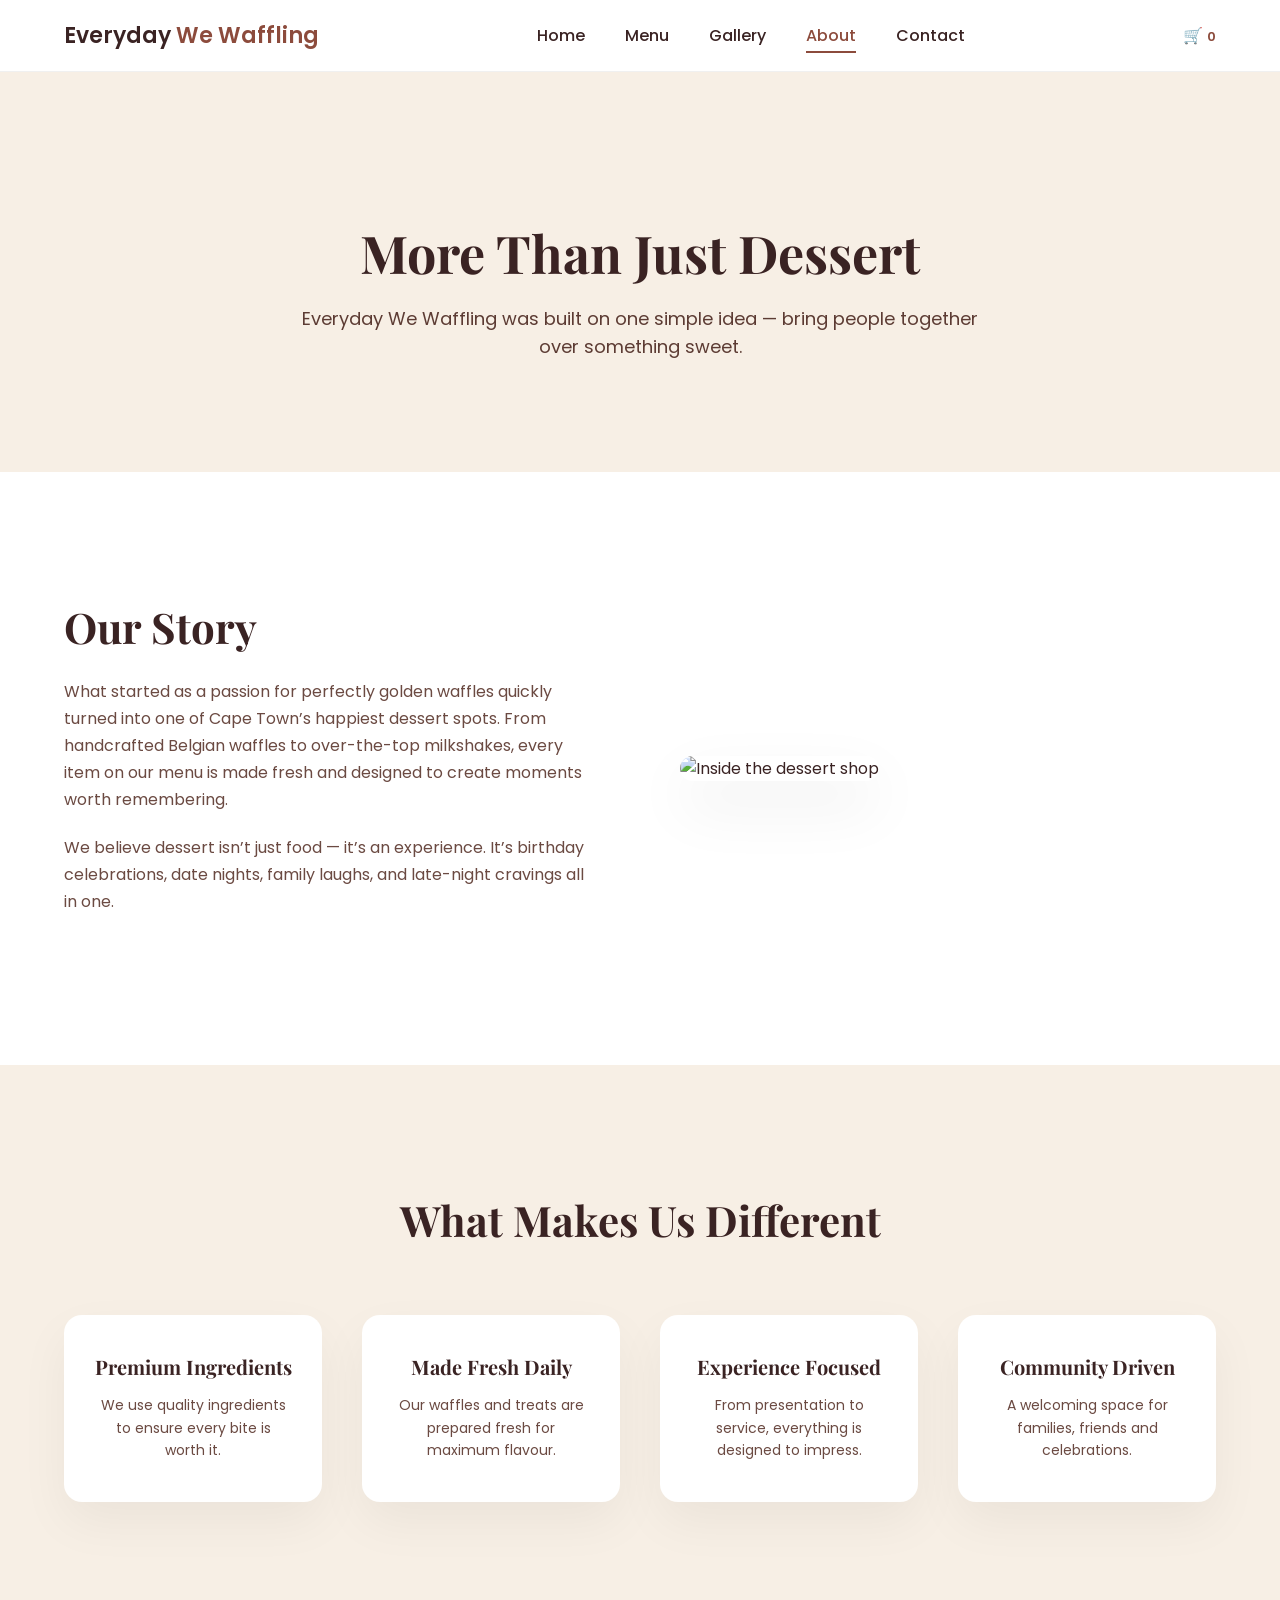
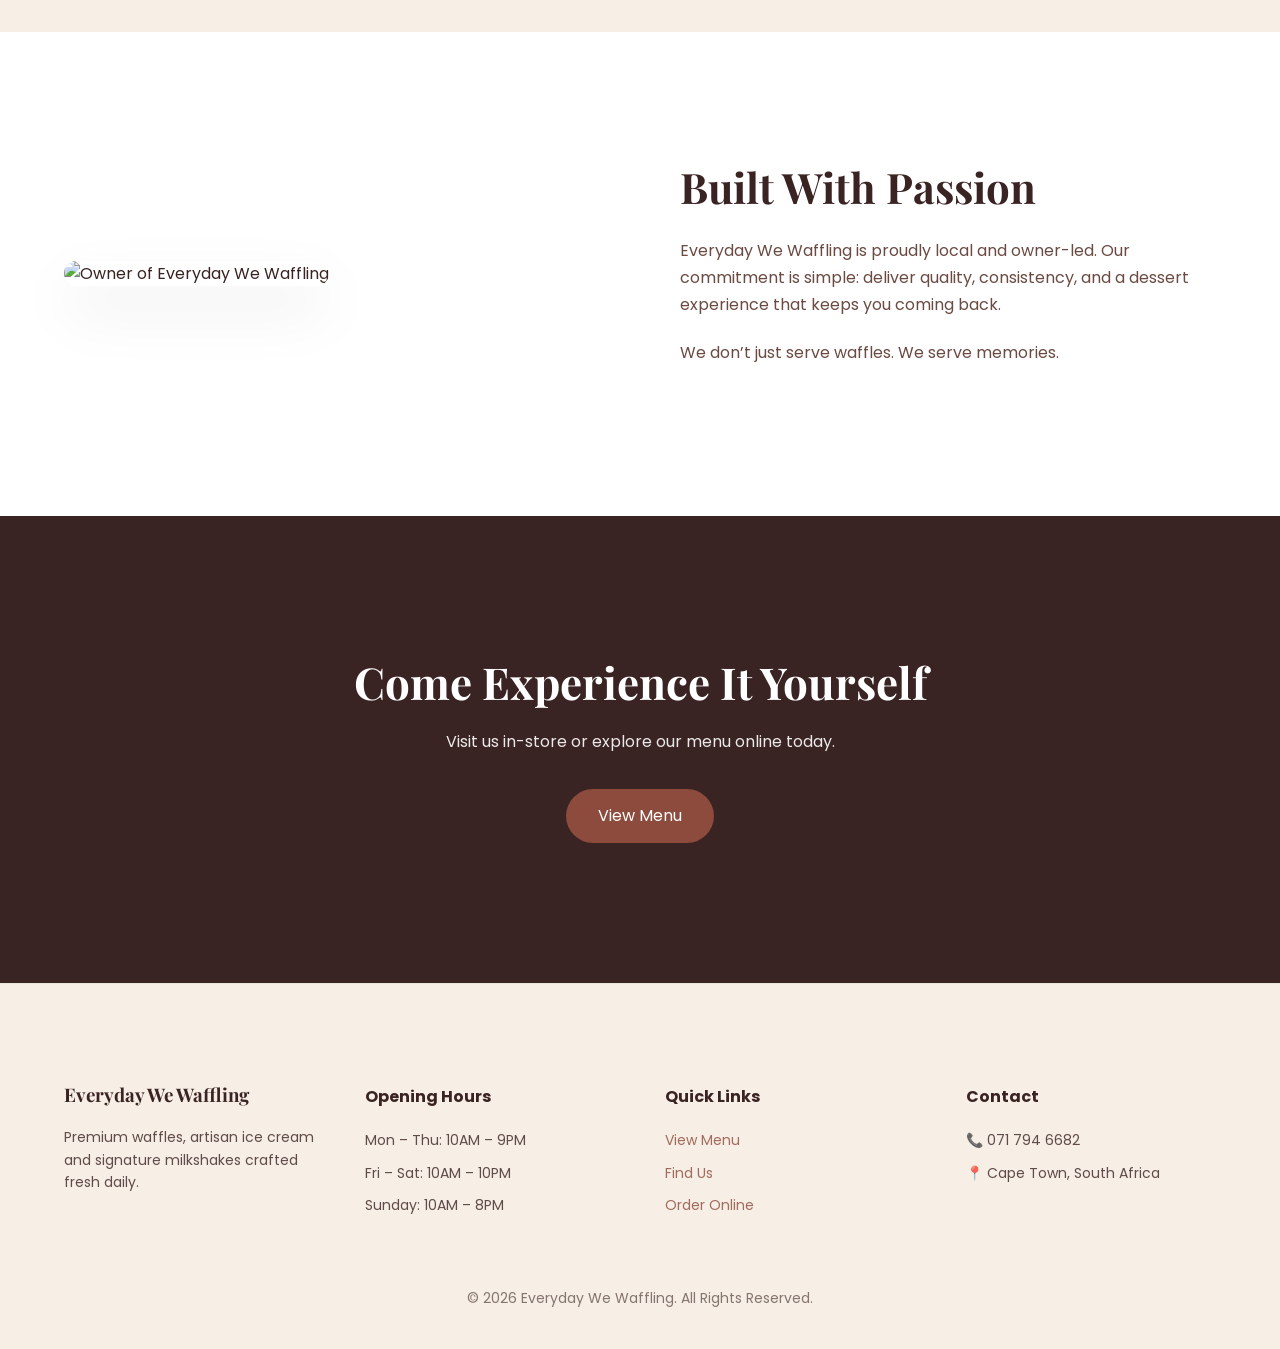
==== about.html @ 871d84f9 "updated all pages" ====
<!DOCTYPE html>
<html lang="en">
<head>
<meta charset="UTF-8">
<meta name="viewport" content="width=device-width, initial-scale=1.0">
<title>About Us | Everyday We Waffling</title>

<link rel="stylesheet" href="css/styles.css">
<link rel="stylesheet" href="css/about.css">

<link href="https://fonts.googleapis.com/css2?family=Playfair+Display:wght@600;700&family=Poppins:wght@300;400;500;600&display=swap" rel="stylesheet">
</head>

<body>

<div id="header"></div>

<!-- HERO -->
<section class="about-hero reveal">
  <div class="container">
    <h1>More Than Just Dessert</h1>
    <p>
      Everyday We Waffling was built on one simple idea —
      bring people together over something sweet.
    </p>
  </div>
</section>

<!-- STORY SECTION -->
<section class="about-story reveal">
  <div class="container story-grid">

    <div class="story-text">
      <h2>Our Story</h2>
      <p>
        What started as a passion for perfectly golden waffles quickly turned
        into one of Cape Town’s happiest dessert spots. From handcrafted
        Belgian waffles to over-the-top milkshakes, every item on our menu
        is made fresh and designed to create moments worth remembering.
      </p>

      <p>
        We believe dessert isn’t just food — it’s an experience.
        It’s birthday celebrations, date nights, family laughs,
        and late-night cravings all in one.
      </p>
    </div>

    <div class="story-image">
      <img src="assets/images/about/shop-interior.jpg" alt="Inside the dessert shop">
    </div>

  </div>
</section>

<!-- VALUES -->
<section class="about-values reveal">
  <div class="container">

    <h2>What Makes Us Different</h2>

    <div class="values-grid">

      <div class="value-card">
        <h3>Premium Ingredients</h3>
        <p>We use quality ingredients to ensure every bite is worth it.</p>
      </div>

      <div class="value-card">
        <h3>Made Fresh Daily</h3>
        <p>Our waffles and treats are prepared fresh for maximum flavour.</p>
      </div>

      <div class="value-card">
        <h3>Experience Focused</h3>
        <p>From presentation to service, everything is designed to impress.</p>
      </div>

      <div class="value-card">
        <h3>Community Driven</h3>
        <p>A welcoming space for families, friends and celebrations.</p>
      </div>

    </div>

  </div>
</section>

<!-- TEAM / OWNER SECTION -->
<section class="about-team reveal">
  <div class="container team-grid">

    <div class="team-image">
      <img src="assets/images/about/owner.jpg" alt="Owner of Everyday We Waffling">
    </div>

    <div class="team-text">
      <h2>Built With Passion</h2>
      <p>
        Everyday We Waffling is proudly local and owner-led.
        Our commitment is simple: deliver quality, consistency,
        and a dessert experience that keeps you coming back.
      </p>

      <p>
        We don’t just serve waffles.
        We serve memories.
      </p>
    </div>

  </div>
</section>

<!-- FINAL CTA -->
<section class="about-cta reveal">
  <div class="container">
    <h2>Come Experience It Yourself</h2>
    <p>Visit us in-store or explore our menu online today.</p>
    <a href="menu.html" class="btn-primary">View Menu</a>
  </div>
</section>

<div id="footer"></div>

<script src="components/component.js"></script>

<script>
const reveals = document.querySelectorAll(".reveal");

const observer = new IntersectionObserver(entries=>{
  entries.forEach(entry=>{
    if(entry.isIntersecting){
      entry.target.classList.add("active");
    }
  });
},{ threshold:0.15 });

reveals.forEach(reveal=>{
  observer.observe(reveal);
});
</script>

</body>
</html>
---- css/styles.css ----
/* =========================
   ROOT VARIABLES
========================= */

:root{
  --brown:#3a2323;
  --accent:#8c4b3c;
  --cream:#f7efe5;
  --light:#fdfaf7;
  --text:#3a2323;
}

/* =========================
   RESET
========================= */

*{
  margin:0;
  padding:0;
  box-sizing:border-box;
}

html{
  scroll-behavior:smooth;
}

body{
  font-family:'Poppins',sans-serif;
  color:var(--text);
  background:var(--cream);
  line-height:1.6;
  overflow-x:hidden;
}

/* =========================
   LAYOUT SYSTEM
========================= */

.container{
  width:90%;
  max-width:1200px;
  margin:0 auto;
}

section{
  padding:120px 0;
}

/* =========================
   TYPOGRAPHY
========================= */

h1,h2,h3{
  font-family:'Playfair Display',serif;
  line-height:1.2;
}

h2{
  font-size:42px;
}

p{
  line-height:1.6;
}

/* =========================
   BUTTONS (MICRO INTERACTIONS)
========================= */

.btn-primary{
  padding:14px 32px;
  border-radius:30px;
  text-decoration:none;
  background:var(--accent);
  color:#fff;
  display:inline-block;
  transition:all .3s ease;
}

.btn-primary:hover{
  background:#6f3a2e;
  transform:translateY(-3px);
  box-shadow:0 10px 25px rgba(0,0,0,0.15);
}

.btn-outline{
  padding:14px 32px;
  border-radius:30px;
  border:2px solid var(--accent);
  color:var(--accent);
  text-decoration:none;
  display:inline-block;
  transition:all .3s ease;
}

.btn-outline:hover{
  background:var(--accent);
  color:#fff;
  transform:translateY(-3px);
}

/* =========================
   HEADER
========================= */

.site-header{
  position:sticky;
  top:0;
  width:100%;
  background:#ffffff;
  border-bottom:1px solid rgba(0,0,0,0.06);
  z-index:1000;
  transition:all .3s ease;
}

.site-header.scrolled{
  box-shadow:0 10px 30px rgba(0,0,0,0.05);
  padding:10px 0;
}

.navbar{
  display:flex;
  justify-content:space-between;
  align-items:center;
  padding:18px 0;
}

.logo{
  font-size:22px;
  font-weight:600;
  color:var(--brown);
  text-decoration:none;
  transition:.3s ease;
}

.logo span{
  color:var(--accent);
}

.nav-links{
  display:flex;
  gap:40px;
  list-style:none;
}

.nav-links a{
  text-decoration:none;
  color:var(--brown);
  font-weight:500;
  position:relative;
  transition:.3s ease;
}

.nav-links a::after{
  content:"";
  position:absolute;
  bottom:-6px;
  left:0;
  width:0;
  height:2px;
  background:var(--accent);
  transition:.3s ease;
}

.nav-links a:hover::after,
.nav-links a.active::after{
  width:100%;
}

.nav-links a.active{
  color:var(--accent);
}

/* Header Icons */

.nav-icons{
  display:flex;
  align-items:center;
  gap:22px;
}

.nav-icons i{
  font-size:18px;
  cursor:pointer;
  color:var(--brown);
  transition:.3s ease;
}

.nav-icons i:hover{
  color:var(--accent);
  transform:translateY(-2px);
}

.cart-count{
  font-size:13px;
  font-weight:600;
  color:var(--accent);
}

/* Mobile */

.hamburger{
  display:none;
  cursor:pointer;
  flex-direction:column;
  gap:4px;
}

.hamburger span{
  width:25px;
  height:3px;
  background:var(--brown);
}

/* =========================
   FOOTER
========================= */

.site-footer{
  background:var(--cream);
  color:var(--brown);
  padding:100px 0 40px;
  border-top:1px solid rgba(0,0,0,0.05);
}

.footer-grid{
  display:grid;
  grid-template-columns:repeat(auto-fit,minmax(220px,1fr));
  gap:50px;
}

.site-footer h3,
.site-footer h4{
  margin-bottom:20px;
}

.site-footer p,
.site-footer li{
  font-size:14px;
  margin-bottom:10px;
  opacity:.8;
}

.site-footer ul{
  list-style:none;
}

.site-footer a{
  color:var(--accent);
  text-decoration:none;
  transition:.3s ease;
}

.site-footer a:hover{
  color:var(--brown);
}

.footer-bottom{
  text-align:center;
  margin-top:60px;
  font-size:14px;
  opacity:.6;
}

/* =========================
   SCROLL REVEAL SYSTEM
========================= */

.reveal{
  opacity:0;
  transform:translateY(40px);
  transition:all .8s ease;
}

.reveal.active{
  opacity:1;
  transform:translateY(0);
}

/* =========================
   RESPONSIVE
========================= */

@media(max-width:900px){

  section{
    padding:90px 0;
  }

  .nav-links{
    position:absolute;
    top:70px;
    right:0;
    background:var(--cream);
    width:250px;
    flex-direction:column;
    padding:30px;
    gap:20px;
    box-shadow:0 20px 40px rgba(0,0,0,0.1);
    transform:translateX(100%);
    opacity:0;
    transition:all .3s ease;
  }

  .nav-links.active{
    transform:translateX(0);
    opacity:1;
  }

  .hamburger{
    display:flex;
  }

}
---- css/about.css ----
/* =========================
   ABOUT HERO
========================= */

.about-hero{
  background:#f7efe5;
  text-align:center;
  padding:150px 0 110px;
}

.about-hero h1{
  font-size:52px;
  margin-bottom:20px;
  color:#3a2323;
}

.about-hero p{
  font-size:18px;
  max-width:700px;
  margin:0 auto;
  color:#5c3b33;
}


/* =========================
   STORY SECTION
========================= */

.about-story{
  background:#ffffff;
  padding:130px 0;
}

.story-grid{
  display:grid;
  grid-template-columns:1fr 1fr;
  gap:80px;
  align-items:center;
}

.story-text h2{
  font-size:42px;
  margin-bottom:25px;
}

.story-text p{
  margin-bottom:20px;
  color:#6b4a42;
  line-height:1.7;
}

.story-image img{
  width:100%;
  border-radius:18px;
  box-shadow:0 25px 60px rgba(0,0,0,0.08);
  transition:transform .4s ease;
}

.story-image img:hover{
  transform:scale(1.03);
}


/* =========================
   VALUES SECTION
========================= */

.about-values{
  background:#f7efe5;
  padding:130px 0;
  text-align:center;
}

.about-values h2{
  font-size:42px;
  margin-bottom:70px;
}

.values-grid{
  display:grid;
  grid-template-columns:repeat(auto-fit,minmax(250px,1fr));
  gap:40px;
}

.value-card{
  background:#ffffff;
  padding:40px 30px;
  border-radius:18px;
  box-shadow:0 20px 50px rgba(0,0,0,0.05);
  transition:all .3s ease;
}

.value-card:hover{
  transform:translateY(-8px);
  box-shadow:0 25px 60px rgba(0,0,0,0.08);
}

.value-card h3{
  margin-bottom:15px;
  font-size:20px;
  color:#3a2323;
}

.value-card p{
  font-size:14px;
  color:#6b4a42;
}


/* =========================
   TEAM SECTION
========================= */

.about-team{
  background:#ffffff;
  padding:130px 0;
}

.team-grid{
  display:grid;
  grid-template-columns:1fr 1fr;
  gap:80px;
  align-items:center;
}

.team-image img{
  width:100%;
  border-radius:18px;
  box-shadow:0 25px 60px rgba(0,0,0,0.08);
  transition:transform .4s ease;
}

.team-image img:hover{
  transform:scale(1.03);
}

.team-text h2{
  font-size:42px;
  margin-bottom:25px;
}

.team-text p{
  margin-bottom:20px;
  color:#6b4a42;
  line-height:1.7;
}


/* =========================
   FINAL CTA
========================= */

.about-cta{
  background:#3a2323;
  color:#fff;
  text-align:center;
  padding:140px 0;
}

.about-cta h2{
  font-size:44px;
  margin-bottom:20px;
}

.about-cta p{
  margin-bottom:35px;
  opacity:.9;
}


/* =========================
   RESPONSIVE
========================= */

@media(max-width:900px){

  .about-hero h1{
    font-size:38px;
  }

  .story-grid,
  .team-grid{
    grid-template-columns:1fr;
    gap:50px;
  }

  .about-story,
  .about-values,
  .about-team{
    padding:90px 0;
  }

}

@media(max-width:600px){

  .about-hero{
    padding:110px 0 80px;
  }

}
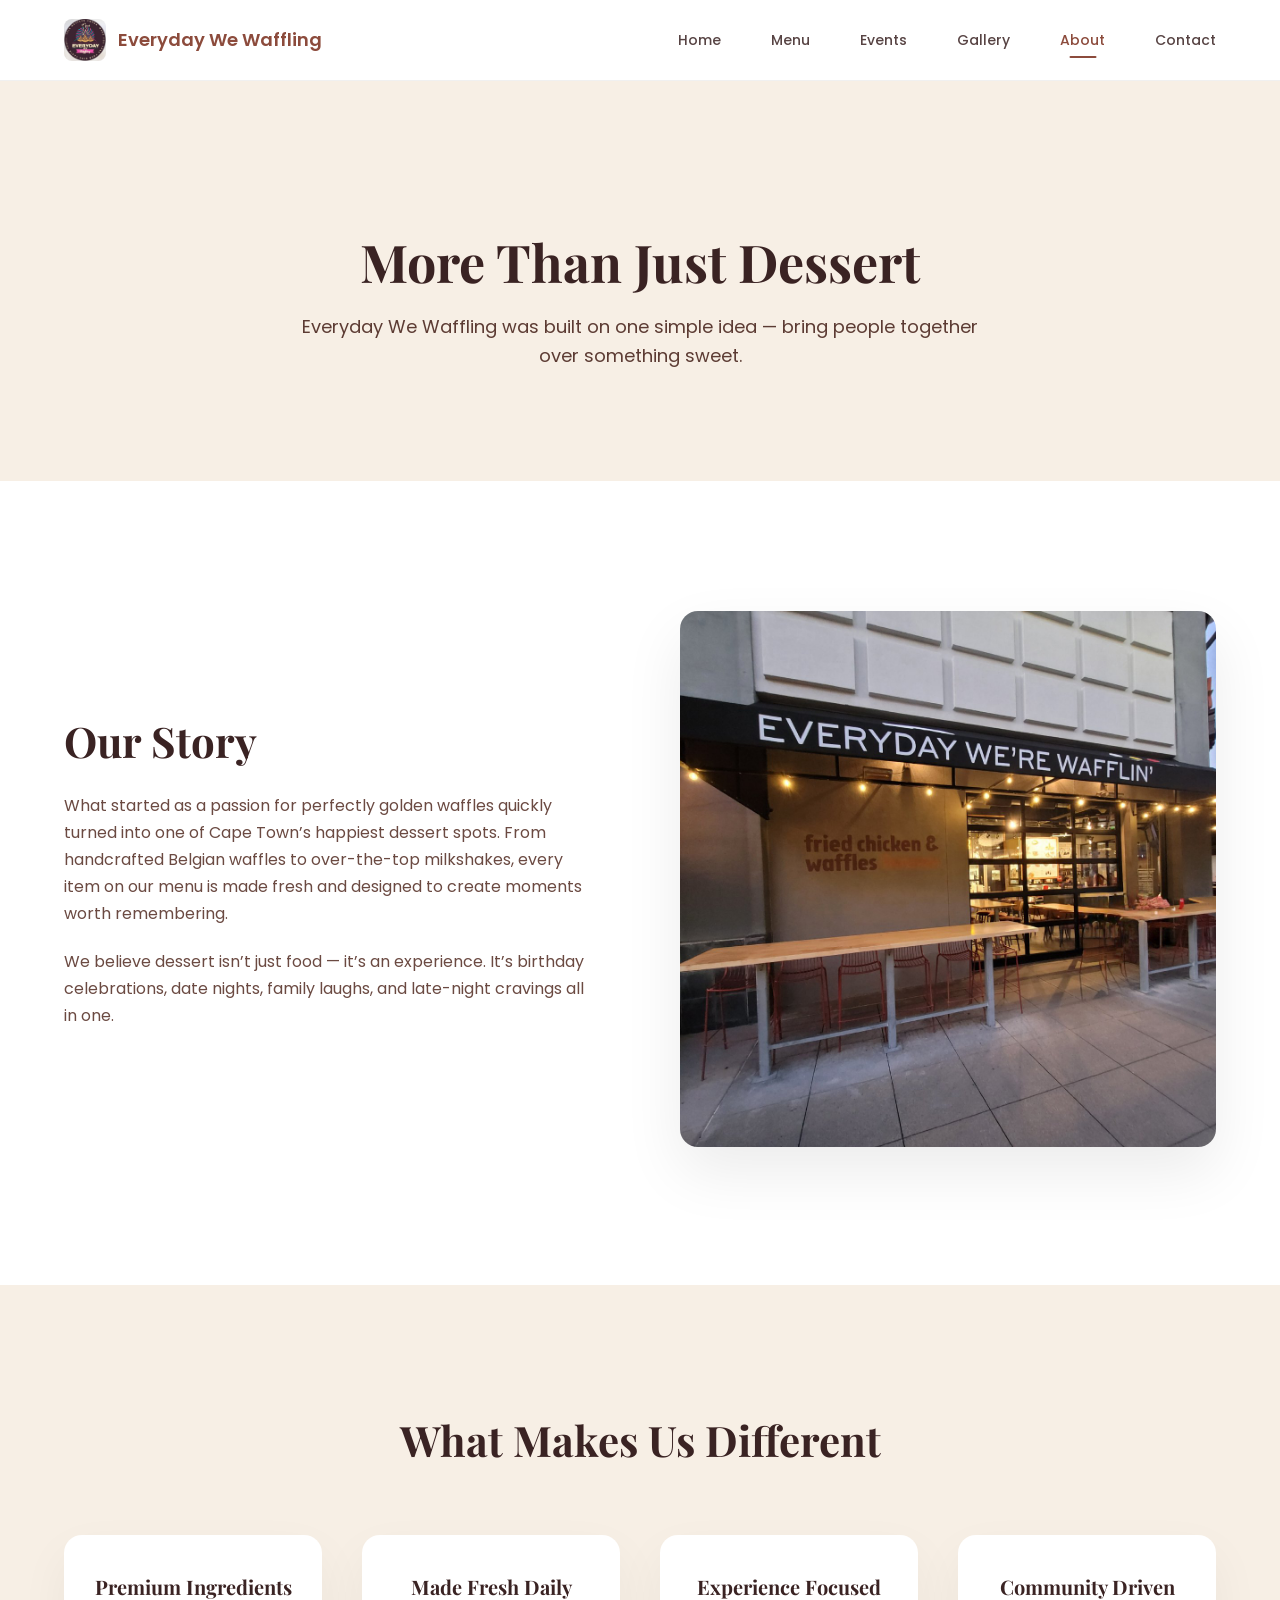
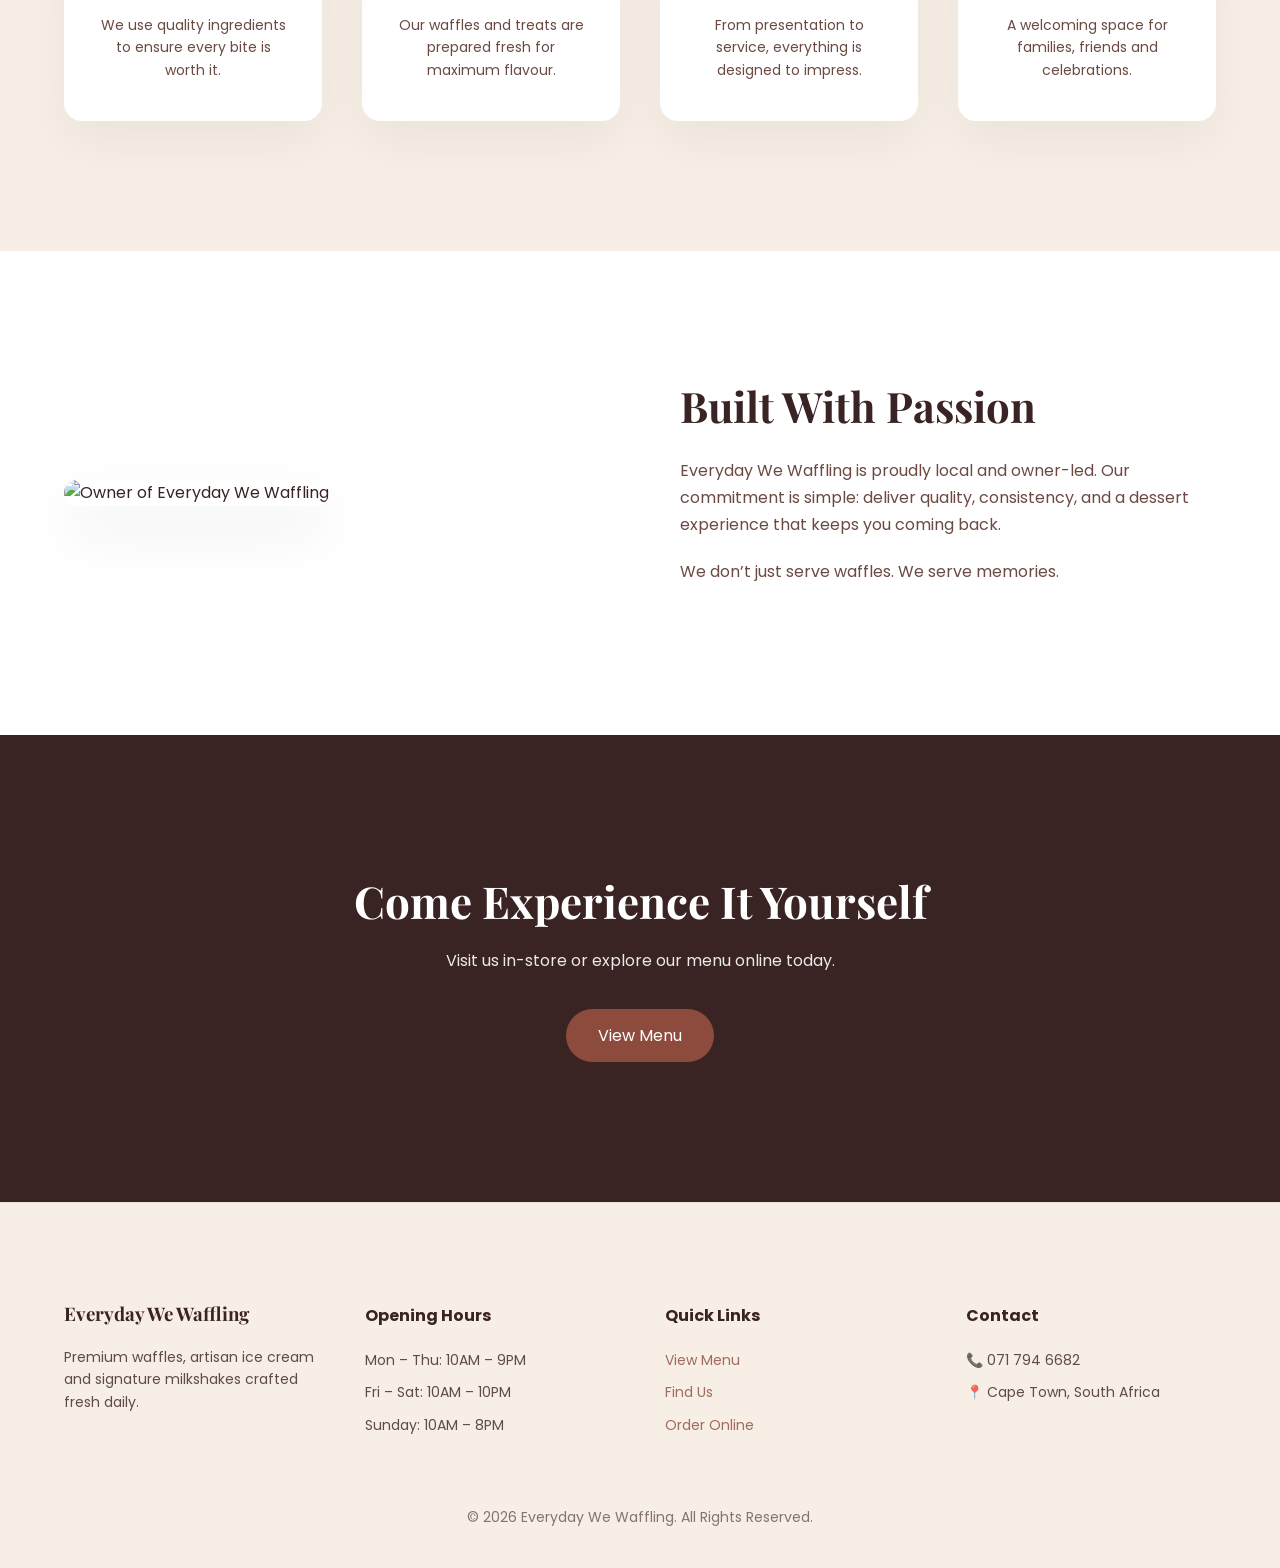
==== commit d3f76da0: "updates for days" ====
--- a/about.html
+++ b/about.html
@@ -47,7 +47,7 @@
     </div>
 
     <div class="story-image">
-      <img src="assets/images/about/shop-interior.jpg" alt="Inside the dessert shop">
+      <img src="assets/images/caption.jpg" alt="Inside the dessert shop">
     </div>
 
   </div>
--- a/css/styles.css
+++ b/css/styles.css
@@ -64,7 +64,7 @@
 }
 
 /* =========================
-   BUTTONS (MICRO INTERACTIONS)
+   BUTTONS
 ========================= */
 
 .btn-primary{
@@ -114,90 +114,108 @@
 }
 
 .site-header.scrolled{
-  box-shadow:0 10px 30px rgba(0,0,0,0.05);
-  padding:10px 0;
-}
+  box-shadow:0 8px 25px rgba(0,0,0,0.06);
+}
+
+/* NAVBAR GRID LAYOUT */
 
 .navbar{
+  display:grid;
+  grid-template-columns:auto 1fr auto;
+  align-items:center;
+  height:80px;
+}
+
+/* LOGO */
+
+.logo{
   display:flex;
-  justify-content:space-between;
   align-items:center;
-  padding:18px 0;
-}
-
-.logo{
-  font-size:22px;
+  gap:12px;
+  font-size:18px;
   font-weight:600;
   color:var(--brown);
   text-decoration:none;
-  transition:.3s ease;
+}
+
+.logo img{
+  width:42px;
+  height:42px;
+  object-fit:cover;
+  border-radius:8px;
 }
 
 .logo span{
   color:var(--accent);
 }
 
+/* NAV LINKS */
+
+/* NAV LINKS */
+
 .nav-links{
+  justify-self:end;
   display:flex;
-  gap:40px;
+  gap:50px;
   list-style:none;
+  align-items:center;
 }
 
 .nav-links a{
   text-decoration:none;
   color:var(--brown);
+  font-size:14px;
   font-weight:500;
   position:relative;
-  transition:.3s ease;
-}
+  transition:all .3s ease;
+  opacity:.85;
+}
+
+/* Premium underline */
 
 .nav-links a::after{
   content:"";
   position:absolute;
-  bottom:-6px;
-  left:0;
+  bottom:-8px;
+  left:50%;
+  transform:translateX(-50%);
   width:0;
   height:2px;
   background:var(--accent);
-  transition:.3s ease;
-}
-
-.nav-links a:hover::after,
-.nav-links a.active::after{
-  width:100%;
-}
+  border-radius:10px;
+  transition:all .35s ease;
+}
+
+/* Hover state */
+
+.nav-links a:hover{
+  opacity:1;
+  transform:translateY(-2px);
+}
+
+.nav-links a:hover::after{
+  width:60%;
+}
+
+/* Active page */
 
 .nav-links a.active{
   color:var(--accent);
-}
-
-/* Header Icons */
-
-.nav-icons{
+  opacity:1;
+}
+
+.nav-links a.active::after{
+  width:60%;
+}
+
+/* NAV ACTIONS */
+
+.nav-actions{
   display:flex;
   align-items:center;
-  gap:22px;
-}
-
-.nav-icons i{
-  font-size:18px;
-  cursor:pointer;
-  color:var(--brown);
-  transition:.3s ease;
-}
-
-.nav-icons i:hover{
-  color:var(--accent);
-  transform:translateY(-2px);
-}
-
-.cart-count{
-  font-size:13px;
-  font-weight:600;
-  color:var(--accent);
-}
-
-/* Mobile */
+}
+
+/* HAMBURGER */
 
 .hamburger{
   display:none;
@@ -207,9 +225,10 @@
 }
 
 .hamburger span{
-  width:25px;
+  width:24px;
   height:3px;
   background:var(--brown);
+  border-radius:2px;
 }
 
 /* =========================
@@ -263,7 +282,7 @@
 }
 
 /* =========================
-   SCROLL REVEAL SYSTEM
+   SCROLL REVEAL
 ========================= */
 
 .reveal{
@@ -287,15 +306,19 @@
     padding:90px 0;
   }
 
+  .navbar{
+    grid-template-columns:auto auto;
+  }
+
   .nav-links{
     position:absolute;
-    top:70px;
+    top:80px;
     right:0;
-    background:var(--cream);
-    width:250px;
+    width:260px;
+    background:#ffffff;
     flex-direction:column;
     padding:30px;
-    gap:20px;
+    gap:25px;
     box-shadow:0 20px 40px rgba(0,0,0,0.1);
     transform:translateX(100%);
     opacity:0;
@@ -309,6 +332,24 @@
 
   .hamburger{
     display:flex;
+    justify-self:end;
+  }
+
+}
+
+@media(max-width:600px){
+
+  section{
+    padding:80px 0;
+  }
+
+  .logo img{
+    width:34px;
+    height:34px;
+  }
+
+  .logo span{
+    font-size:16px;
   }
 
 }
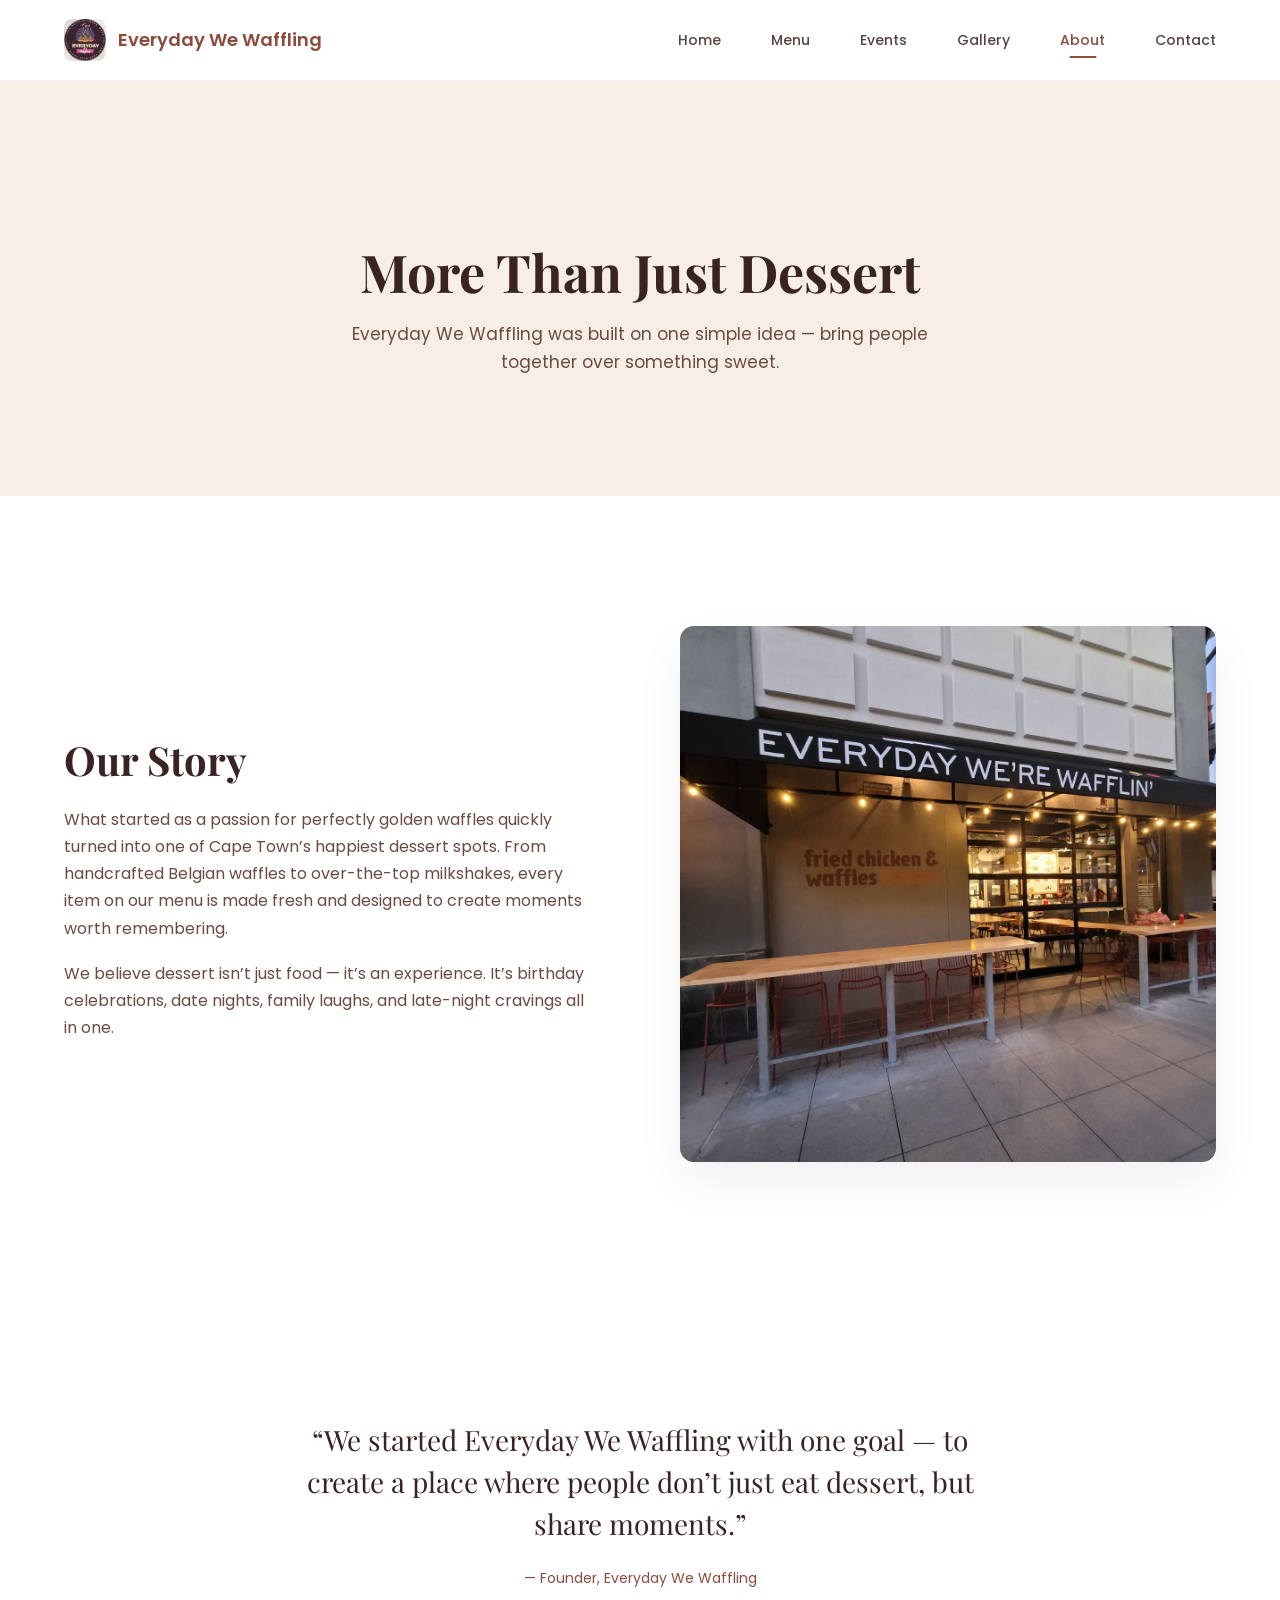
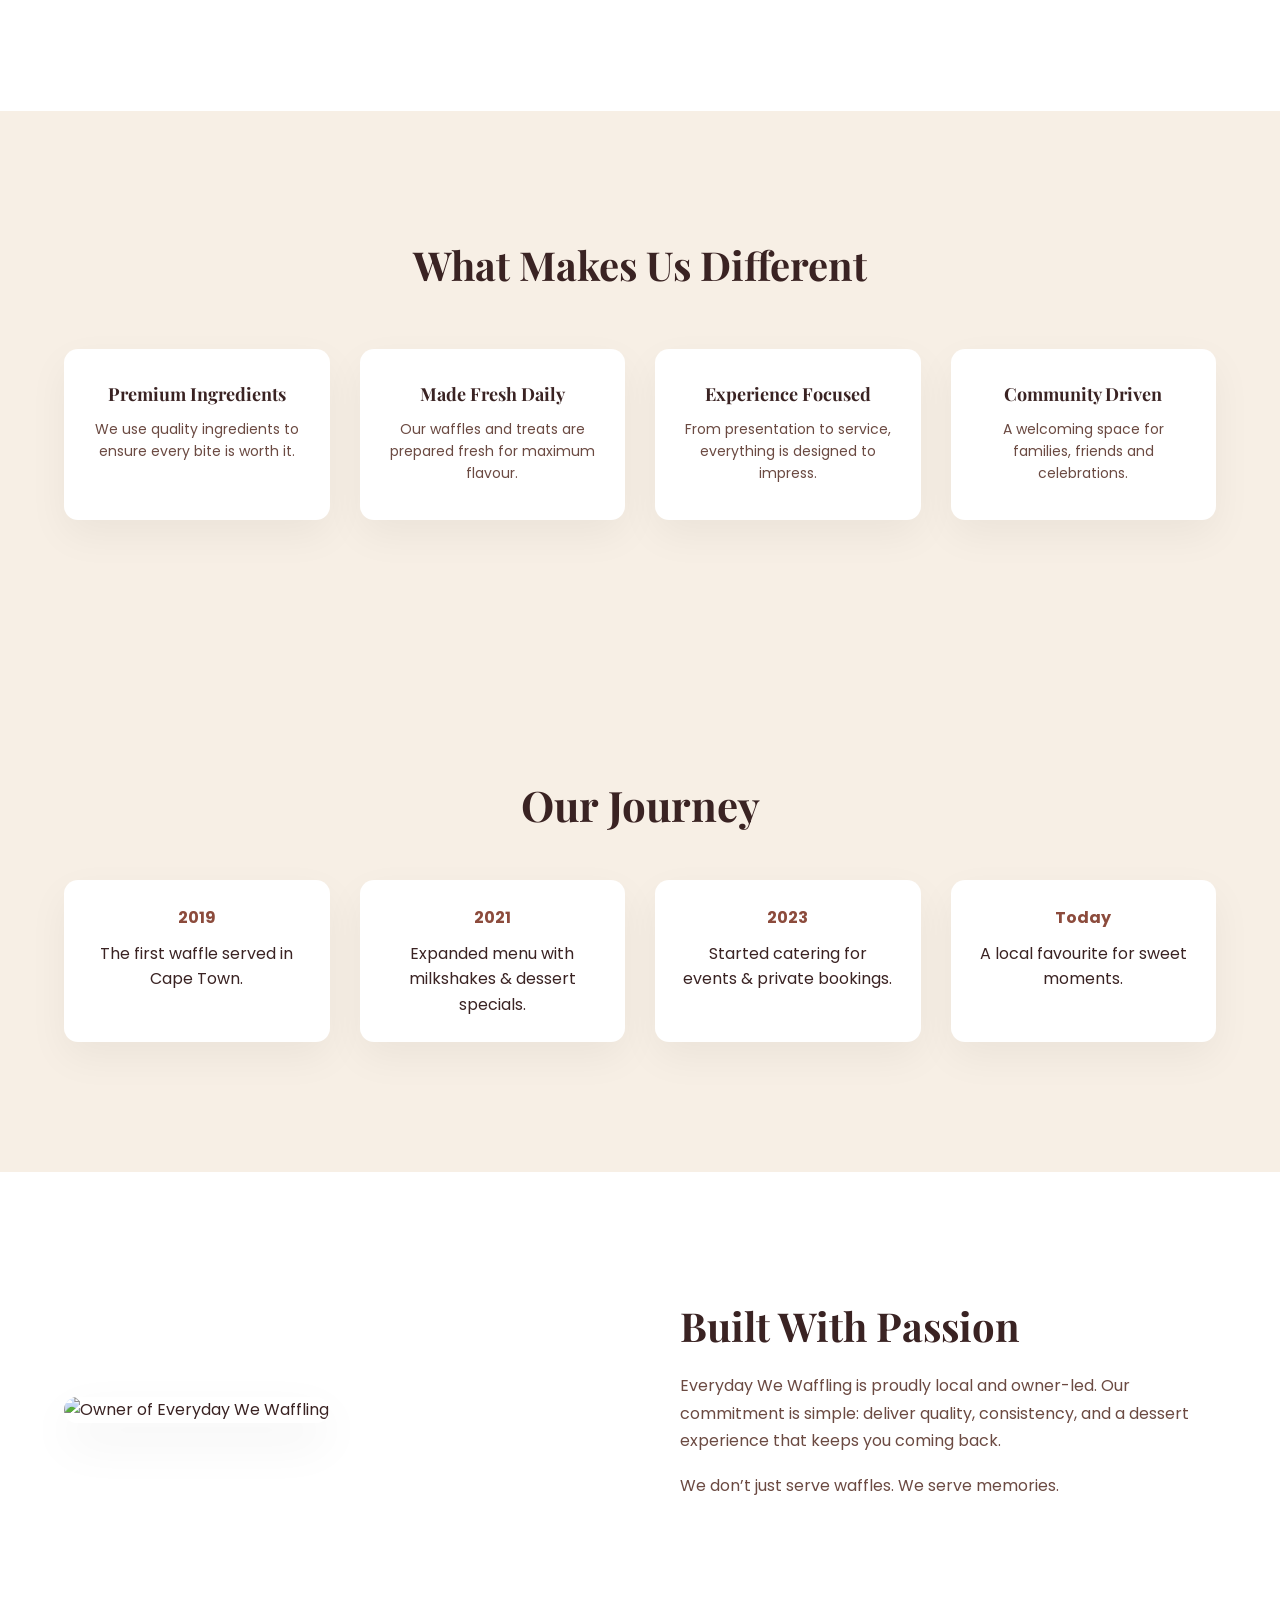
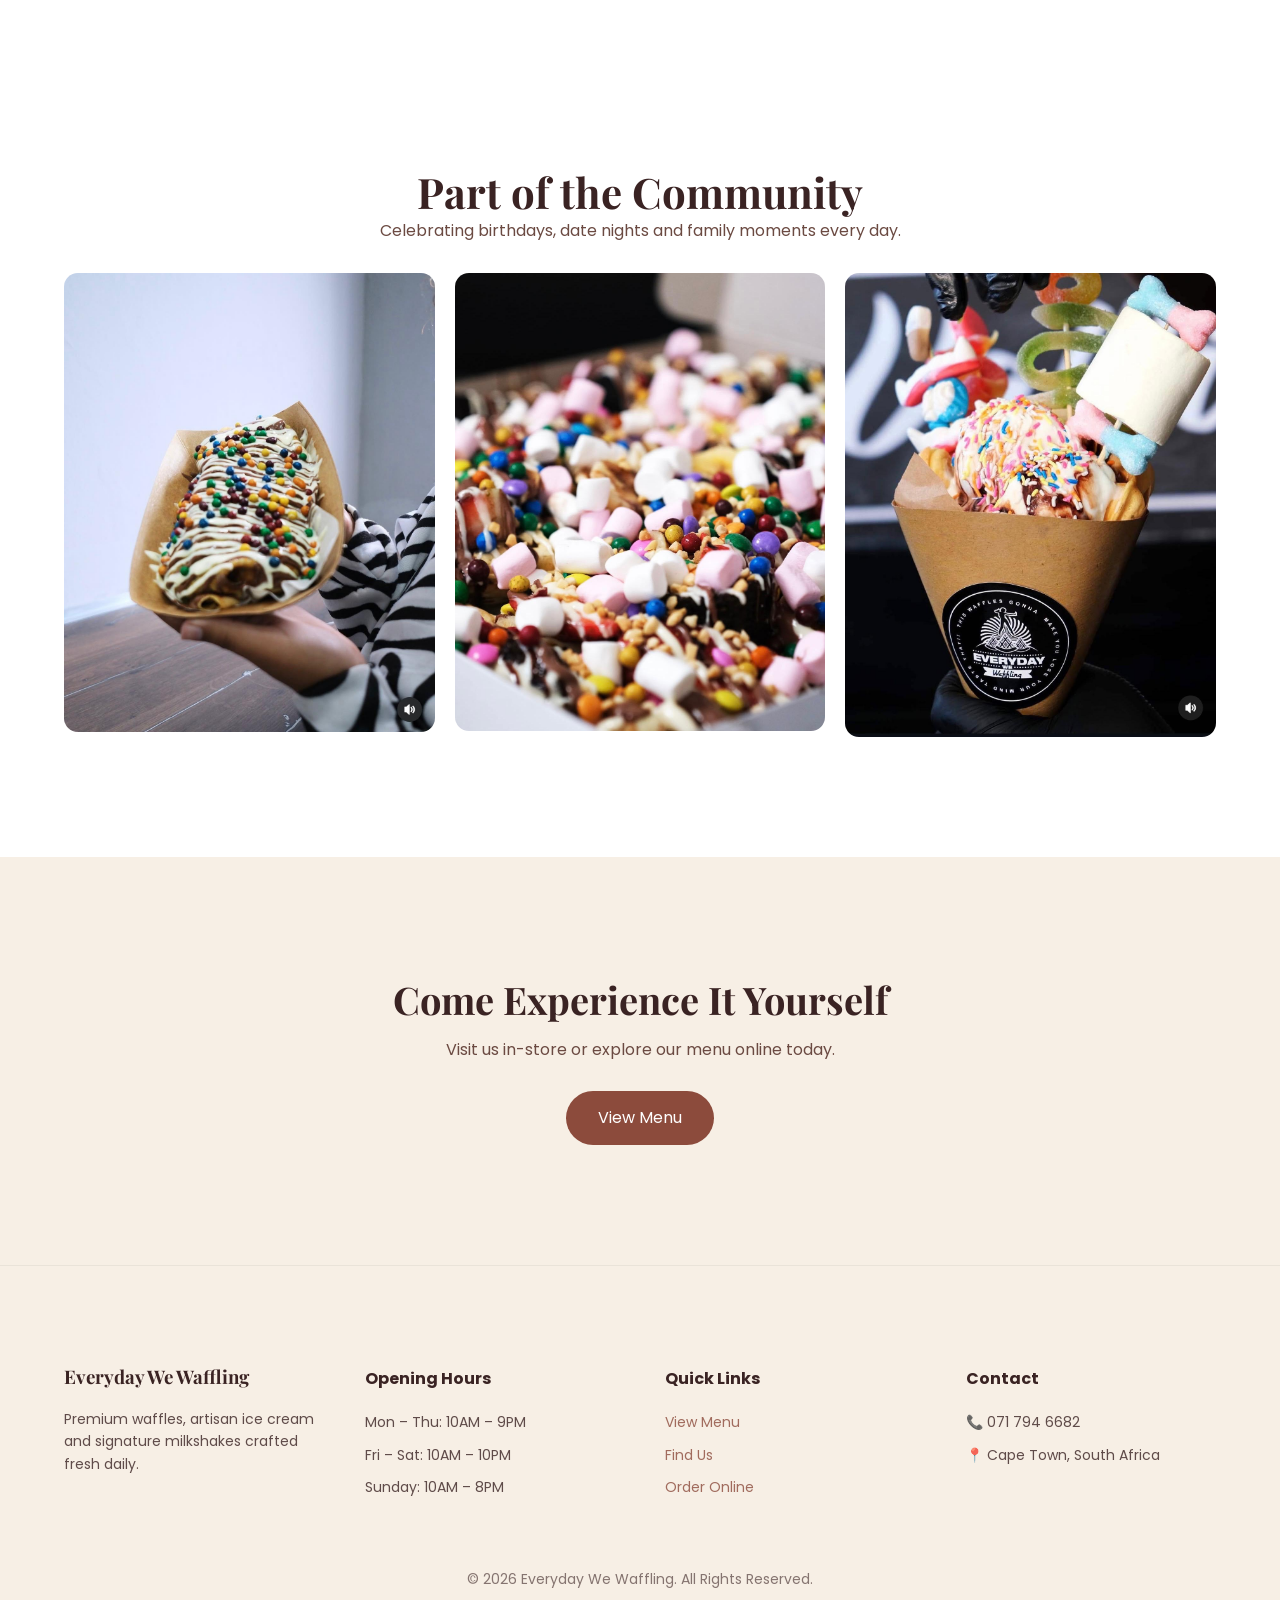
==== commit 41310fdc: "more responsive" ====
--- a/about.html
+++ b/about.html
@@ -53,6 +53,20 @@
   </div>
 </section>
 
+<!-- FOUNDER QUOTE -->
+<section class="founder-quote reveal">
+  <div class="container">
+    <blockquote>
+      “We started Everyday We Waffling with one goal —
+      to create a place where people don’t just eat dessert,
+      but share moments.”
+    </blockquote>
+    <span class="quote-author">
+      — Founder, Everyday We Waffling
+    </span>
+  </div>
+</section>
+
 <!-- VALUES -->
 <section class="about-values reveal">
   <div class="container">
@@ -86,7 +100,40 @@
   </div>
 </section>
 
-<!-- TEAM / OWNER SECTION -->
+<!-- TIMELINE -->
+<section class="about-timeline reveal">
+  <div class="container">
+
+    <h2>Our Journey</h2>
+
+    <div class="timeline">
+
+      <div class="timeline-item">
+        <h4>2019</h4>
+        <p>The first waffle served in Cape Town.</p>
+      </div>
+
+      <div class="timeline-item">
+        <h4>2021</h4>
+        <p>Expanded menu with milkshakes & dessert specials.</p>
+      </div>
+
+      <div class="timeline-item">
+        <h4>2023</h4>
+        <p>Started catering for events & private bookings.</p>
+      </div>
+
+      <div class="timeline-item">
+        <h4>Today</h4>
+        <p>A local favourite for sweet moments.</p>
+      </div>
+
+    </div>
+
+  </div>
+</section>
+
+<!-- TEAM / OWNER -->
 <section class="about-team reveal">
   <div class="container team-grid">
 
@@ -111,6 +158,22 @@
   </div>
 </section>
 
+<!-- COMMUNITY -->
+<section class="community-strip reveal">
+  <div class="container">
+
+    <h2>Part of the Community</h2>
+    <p>Celebrating birthdays, date nights and family moments every day.</p>
+
+    <div class="community-images">
+      <img src="assets/images/waffle.jpeg">
+      <img src="assets/images/sprinkle.jpeg">
+      <img src="assets/images/marsh.jpeg">
+    </div>
+
+  </div>
+</section>
+
 <!-- FINAL CTA -->
 <section class="about-cta reveal">
   <div class="container">
@@ -125,7 +188,7 @@
 <script src="components/component.js"></script>
 
 <script>
-const reveals = document.querySelectorAll(".reveal");
+const reveals = document.querySelectorAll(".reveal, .value-card, .timeline-item");
 
 const observer = new IntersectionObserver(entries=>{
   entries.forEach(entry=>{
--- a/css/about.css
+++ b/css/about.css
@@ -5,20 +5,20 @@
 .about-hero{
   background:#f7efe5;
   text-align:center;
-  padding:150px 0 110px;
+  padding:160px 20px 120px;
 }
 
 .about-hero h1{
   font-size:52px;
-  margin-bottom:20px;
+  margin-bottom:18px;
   color:#3a2323;
 }
 
 .about-hero p{
-  font-size:18px;
-  max-width:700px;
+  font-size:17px;
+  max-width:650px;
   margin:0 auto;
-  color:#5c3b33;
+  color:#6b4a42;
 }
 
 
@@ -39,25 +39,51 @@
 }
 
 .story-text h2{
-  font-size:42px;
-  margin-bottom:25px;
+  font-size:40px;
+  margin-bottom:22px;
+  color:#3a2323;
 }
 
 .story-text p{
-  margin-bottom:20px;
+  margin-bottom:18px;
   color:#6b4a42;
   line-height:1.7;
 }
 
 .story-image img{
   width:100%;
-  border-radius:18px;
-  box-shadow:0 25px 60px rgba(0,0,0,0.08);
-  transition:transform .4s ease;
+  border-radius:14px;
+  box-shadow:0 20px 50px rgba(0,0,0,0.06);
+  transition:transform .35s ease;
 }
 
 .story-image img:hover{
-  transform:scale(1.03);
+  transform:scale(1.02);
+}
+
+
+/* =========================
+   FOUNDER QUOTE
+========================= */
+
+.founder-quote{
+  background:#ffffff;
+  text-align:center;
+  padding:120px 0;
+}
+
+.founder-quote blockquote{
+  font-size:28px;
+  max-width:700px;
+  margin:0 auto 20px;
+  line-height:1.5;
+  color:#3a2323;
+  font-family:'Playfair Display', serif;
+}
+
+.quote-author{
+  font-size:14px;
+  color:#8c4b3c;
 }
 
 
@@ -72,38 +98,73 @@
 }
 
 .about-values h2{
-  font-size:42px;
-  margin-bottom:70px;
+  font-size:40px;
+  margin-bottom:60px;
+  color:#3a2323;
 }
 
 .values-grid{
   display:grid;
-  grid-template-columns:repeat(auto-fit,minmax(250px,1fr));
-  gap:40px;
+  grid-template-columns:repeat(auto-fit,minmax(240px,1fr));
+  gap:30px;
 }
 
 .value-card{
   background:#ffffff;
-  padding:40px 30px;
-  border-radius:18px;
-  box-shadow:0 20px 50px rgba(0,0,0,0.05);
-  transition:all .3s ease;
+  padding:35px 25px;
+  border-radius:14px;
+  box-shadow:0 15px 40px rgba(0,0,0,0.05);
+  transition:.3s ease;
 }
 
 .value-card:hover{
-  transform:translateY(-8px);
-  box-shadow:0 25px 60px rgba(0,0,0,0.08);
+  transform:translateY(-5px);
+  box-shadow:0 25px 55px rgba(0,0,0,0.08);
 }
 
 .value-card h3{
-  margin-bottom:15px;
-  font-size:20px;
+  margin-bottom:12px;
+  font-size:18px;
   color:#3a2323;
 }
 
 .value-card p{
   font-size:14px;
   color:#6b4a42;
+}
+
+
+/* =========================
+   TIMELINE
+========================= */
+
+.about-timeline{
+  background:#f7efe5;
+  text-align:center;
+  padding:130px 0;
+}
+
+.about-timeline h2{
+  margin-bottom:50px;
+  color:#3a2323;
+}
+
+.timeline{
+  display:grid;
+  grid-template-columns:repeat(auto-fit,minmax(200px,1fr));
+  gap:30px;
+}
+
+.timeline-item{
+  background:#fff;
+  padding:25px;
+  border-radius:14px;
+  box-shadow:0 15px 40px rgba(0,0,0,0.05);
+}
+
+.timeline-item h4{
+  color:#8c4b3c;
+  margin-bottom:10px;
 }
 
 
@@ -125,46 +186,74 @@
 
 .team-image img{
   width:100%;
-  border-radius:18px;
-  box-shadow:0 25px 60px rgba(0,0,0,0.08);
-  transition:transform .4s ease;
+  border-radius:14px;
+  box-shadow:0 20px 50px rgba(0,0,0,0.06);
+  transition:transform .35s ease;
 }
 
 .team-image img:hover{
-  transform:scale(1.03);
+  transform:scale(1.02);
 }
 
 .team-text h2{
-  font-size:42px;
-  margin-bottom:25px;
+  font-size:40px;
+  margin-bottom:22px;
+  color:#3a2323;
 }
 
 .team-text p{
-  margin-bottom:20px;
+  margin-bottom:18px;
   color:#6b4a42;
   line-height:1.7;
 }
 
 
 /* =========================
+   COMMUNITY STRIP
+========================= */
+
+.community-strip{
+  background:#ffffff;
+  text-align:center;
+  padding:120px 0;
+}
+
+.community-strip p{
+  margin-bottom:30px;
+  color:#6b4a42;
+}
+
+.community-images{
+  display:grid;
+  grid-template-columns:repeat(3,1fr);
+  gap:20px;
+}
+
+.community-images img{
+  width:100%;
+  border-radius:14px;
+}
+
+
+/* =========================
    FINAL CTA
 ========================= */
 
 .about-cta{
-  background:#3a2323;
-  color:#fff;
-  text-align:center;
-  padding:140px 0;
+  background:#f7efe5;
+  text-align:center;
+  padding:120px 0;
 }
 
 .about-cta h2{
-  font-size:44px;
-  margin-bottom:20px;
+  font-size:38px;
+  margin-bottom:15px;
+  color:#3a2323;
 }
 
 .about-cta p{
-  margin-bottom:35px;
-  opacity:.9;
+  margin-bottom:28px;
+  color:#6b4a42;
 }
 
 
@@ -172,7 +261,12 @@
    RESPONSIVE
 ========================= */
 
+/* Tablet */
 @media(max-width:900px){
+
+  .about-hero{
+    padding:130px 20px 90px;
+  }
 
   .about-hero h1{
     font-size:38px;
@@ -186,16 +280,126 @@
 
   .about-story,
   .about-values,
-  .about-team{
+  .about-team,
+  .about-timeline{
     padding:90px 0;
   }
 
 }
 
+/* =========================
+   SECTION REVEAL
+========================= */
+
+.reveal{
+  opacity:0;
+  transform:translateY(30px);
+  transition:all .7s ease;
+}
+
+.reveal.active{
+  opacity:1;
+  transform:translateY(0);
+}
+
+
+/* =========================
+   IMAGE SOFT ZOOM
+========================= */
+
+.story-image img,
+.team-image img,
+.community-images img{
+  transform:scale(0.97);
+  transition:transform 1.2s ease;
+}
+
+.reveal.active .story-image img,
+.reveal.active .team-image img,
+.reveal.active .community-images img{
+  transform:scale(1);
+}
+
+
+/* =========================
+   STAGGERED VALUE CARDS
+========================= */
+
+.value-card{
+  opacity:0;
+  transform:translateY(20px);
+  transition:.6s ease;
+}
+
+.reveal.active .value-card:nth-child(1){ transition-delay:.1s; }
+.reveal.active .value-card:nth-child(2){ transition-delay:.2s; }
+.reveal.active .value-card:nth-child(3){ transition-delay:.3s; }
+.reveal.active .value-card:nth-child(4){ transition-delay:.4s; }
+
+.reveal.active .value-card{
+  opacity:1;
+  transform:translateY(0);
+}
+
+
+/* =========================
+   TIMELINE POP
+========================= */
+
+.timeline-item{
+  opacity:0;
+  transform:scale(.95);
+  transition:.5s ease;
+}
+
+.reveal.active .timeline-item{
+  opacity:1;
+  transform:scale(1);
+}
+
+
+/* =========================
+   COMMUNITY FADE
+========================= */
+
+.community-images img{
+  opacity:0;
+  transform:translateY(15px);
+  transition:.6s ease;
+}
+
+.reveal.active .community-images img{
+  opacity:1;
+  transform:translateY(0);
+}
+
+/* Mobile */
 @media(max-width:600px){
 
   .about-hero{
-    padding:110px 0 80px;
-  }
-
-}+    padding:110px 20px 70px;
+  }
+
+  .about-hero h1{
+    font-size:30px;
+  }
+
+  .story-text h2,
+  .team-text h2{
+    font-size:28px;
+  }
+
+  .about-values h2,
+  .about-timeline h2{
+    font-size:30px;
+  }
+
+  .founder-quote blockquote{
+    font-size:20px;
+  }
+
+  .community-images{
+    grid-template-columns:1fr;
+  }
+
+}
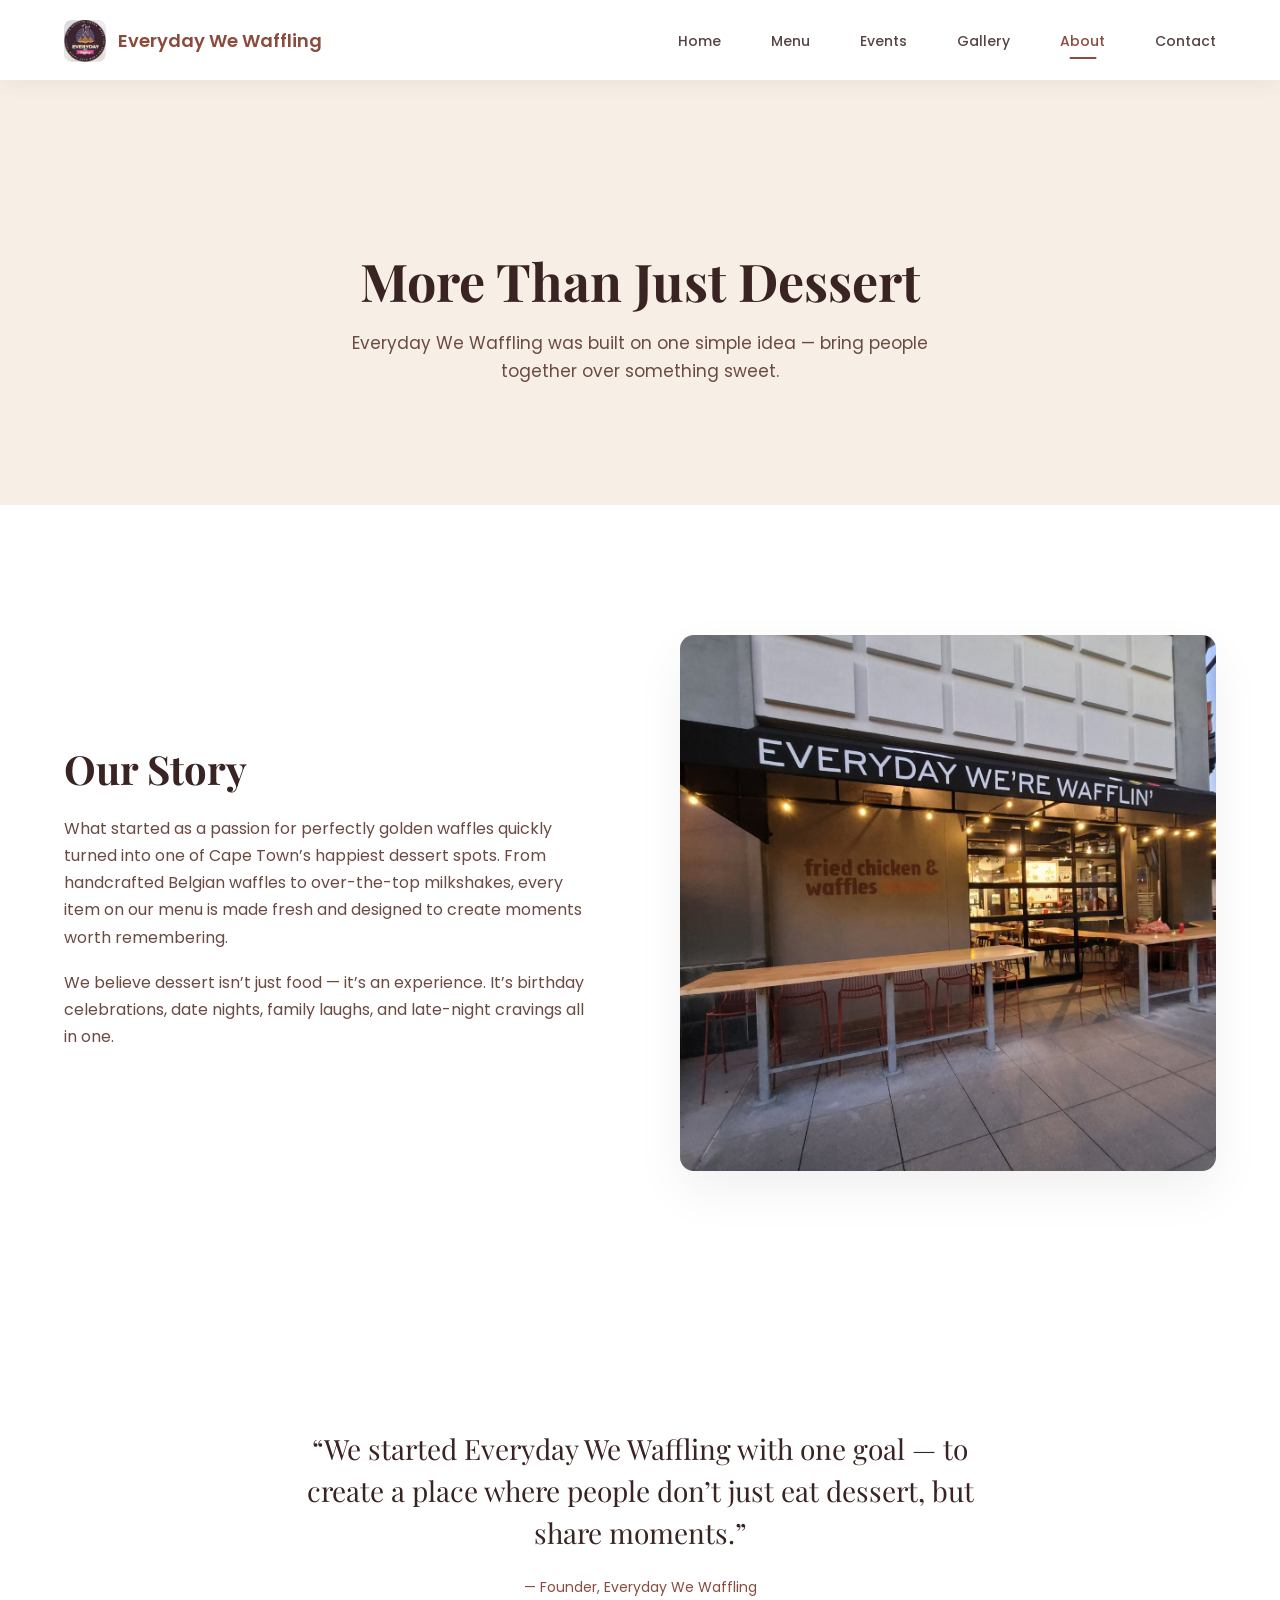
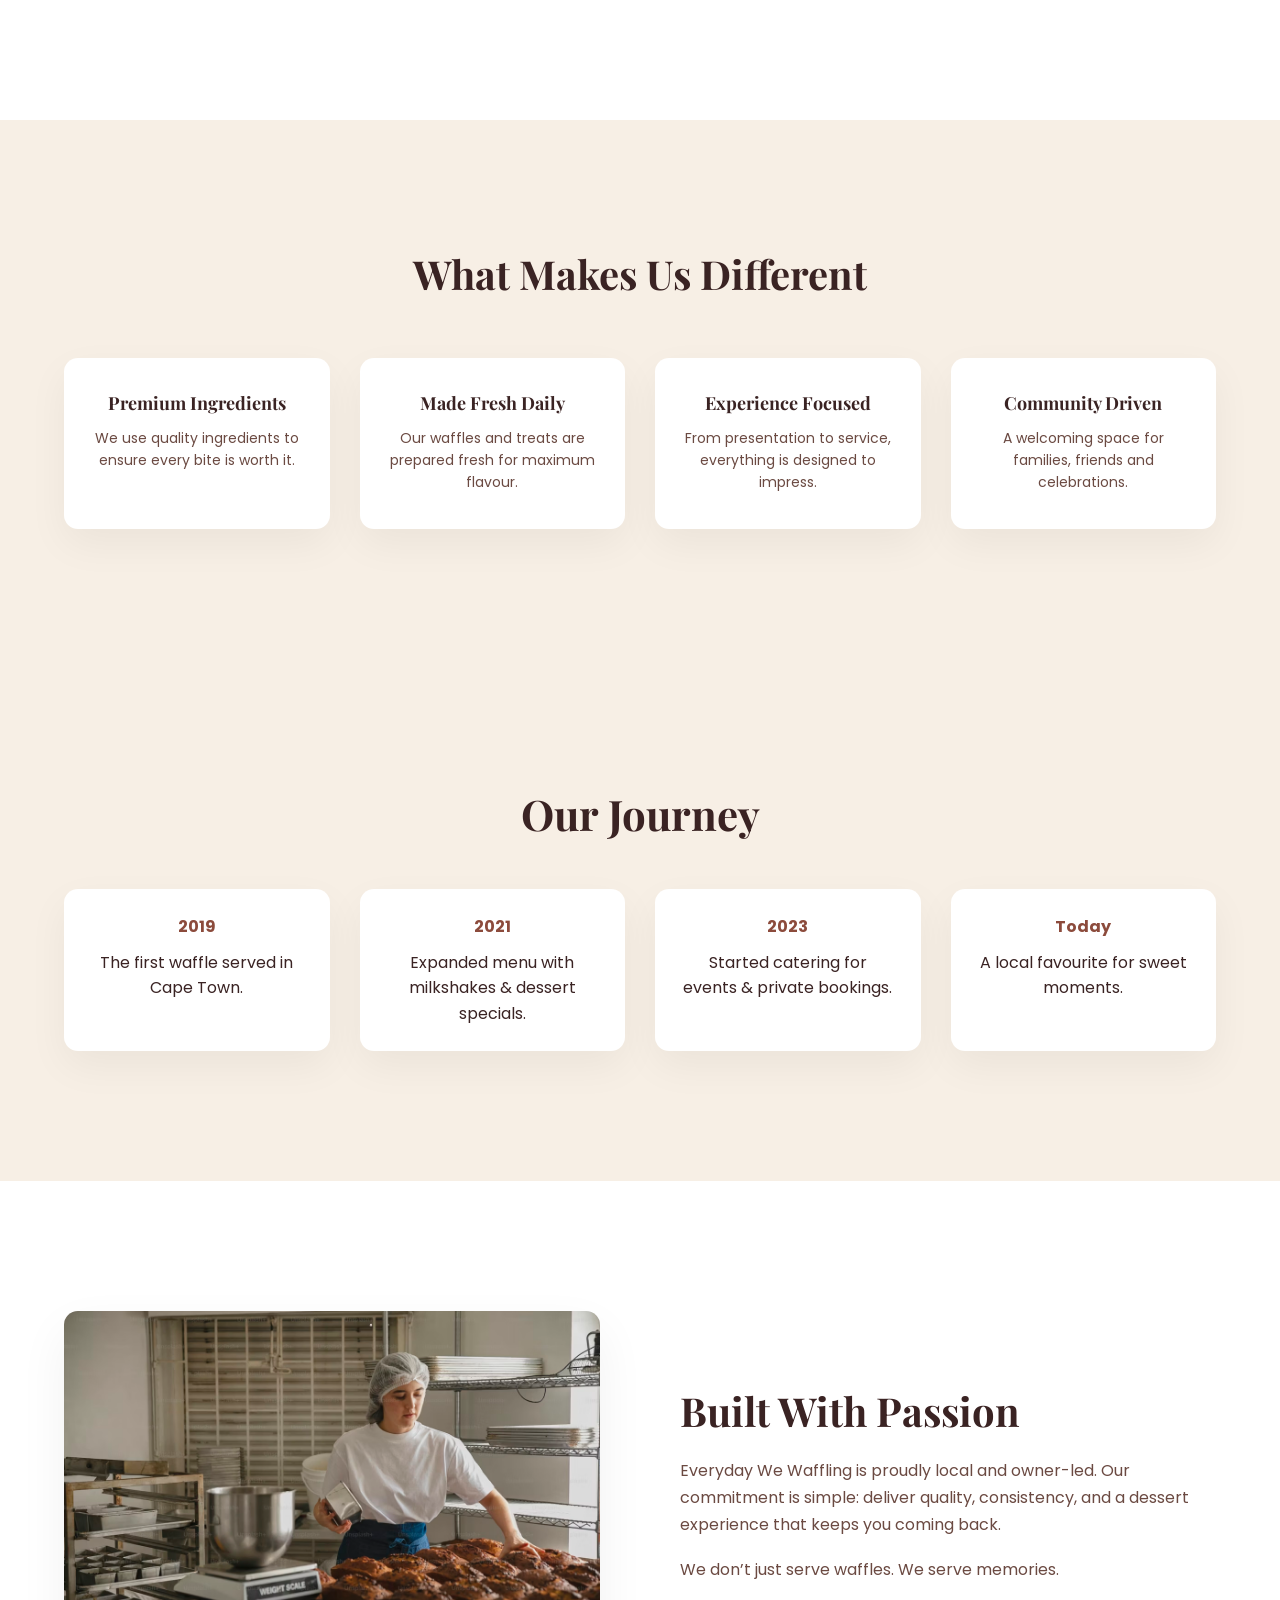
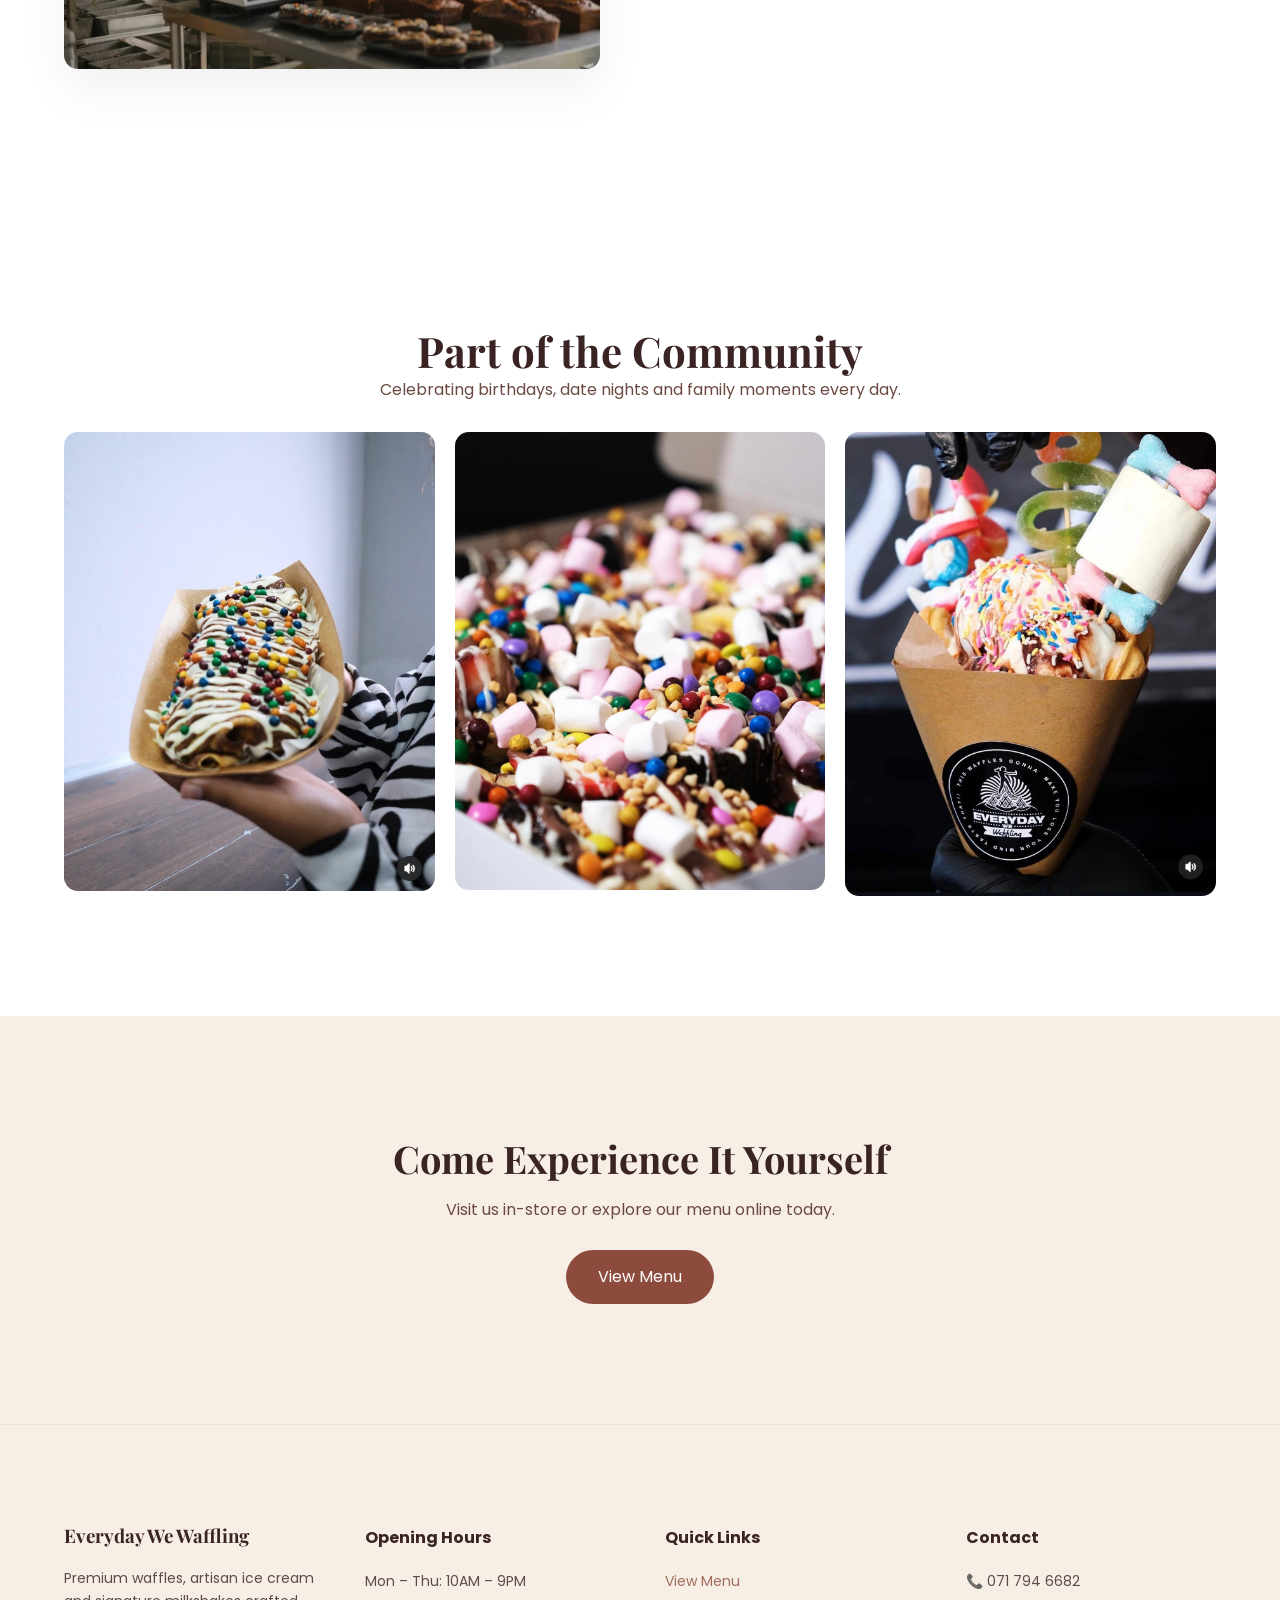
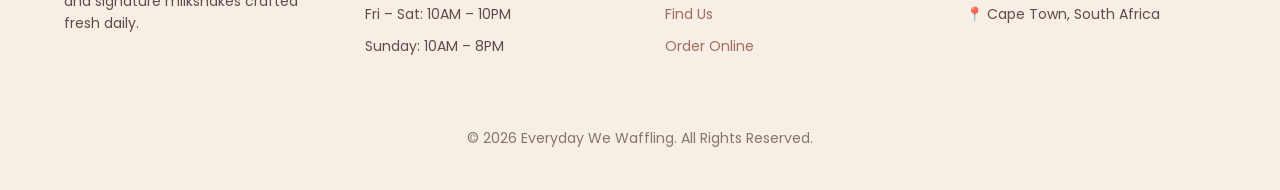
==== commit cebd05ab: "fixed events" ====
--- a/about.html
+++ b/about.html
@@ -138,7 +138,7 @@
   <div class="container team-grid">
 
     <div class="team-image">
-      <img src="assets/images/about/owner.jpg" alt="Owner of Everyday We Waffling">
+      <img src="assets/images/baker.avif" alt="Owner of Everyday We Waffling">
     </div>
 
     <div class="team-text">
--- a/css/styles.css
+++ b/css/styles.css
@@ -30,6 +30,9 @@
   background:var(--cream);
   line-height:1.6;
   overflow-x:hidden;
+
+  /* Prevent content hiding under fixed header */
+  padding-top:90px;
 }
 
 /* =========================
@@ -100,33 +103,44 @@
 }
 
 /* =========================
-   HEADER
+   FIXED HEADER
 ========================= */
 
 .site-header{
-  position:sticky;
+  position:fixed;
   top:0;
+  left:0;
   width:100%;
   background:#ffffff;
-  border-bottom:1px solid rgba(0,0,0,0.06);
-  z-index:1000;
-  transition:all .3s ease;
-}
+  z-index:999;
+  box-shadow:0 4px 20px rgba(0,0,0,0.05);
+  backdrop-filter:blur(6px);
+  transition:.3s ease;
+}
+
+/* Header shrink on scroll */
 
 .site-header.scrolled{
-  box-shadow:0 8px 25px rgba(0,0,0,0.06);
-}
-
-/* NAVBAR GRID LAYOUT */
+  box-shadow:0 8px 25px rgba(0,0,0,0.08);
+}
 
 .navbar{
   display:grid;
   grid-template-columns:auto 1fr auto;
   align-items:center;
   height:80px;
-}
-
-/* LOGO */
+  padding:20px 0;
+  transition:.3s ease;
+}
+
+.site-header.scrolled .navbar{
+  height:65px;
+  padding:10px 0;
+}
+
+/* =========================
+   LOGO
+========================= */
 
 .logo{
   display:flex;
@@ -149,9 +163,9 @@
   color:var(--accent);
 }
 
-/* NAV LINKS */
-
-/* NAV LINKS */
+/* =========================
+   NAV LINKS
+========================= */
 
 .nav-links{
   justify-self:end;
@@ -171,7 +185,7 @@
   opacity:.85;
 }
 
-/* Premium underline */
+/* Underline */
 
 .nav-links a::after{
   content:"";
@@ -183,10 +197,8 @@
   height:2px;
   background:var(--accent);
   border-radius:10px;
-  transition:all .35s ease;
-}
-
-/* Hover state */
+  transition:.35s ease;
+}
 
 .nav-links a:hover{
   opacity:1;
@@ -197,8 +209,6 @@
   width:60%;
 }
 
-/* Active page */
-
 .nav-links a.active{
   color:var(--accent);
   opacity:1;
@@ -208,14 +218,14 @@
   width:60%;
 }
 
-/* NAV ACTIONS */
+/* =========================
+   NAV ACTIONS
+========================= */
 
 .nav-actions{
   display:flex;
   align-items:center;
 }
-
-/* HAMBURGER */
 
 .hamburger{
   display:none;
@@ -288,7 +298,7 @@
 .reveal{
   opacity:0;
   transform:translateY(40px);
-  transition:all .8s ease;
+  transition:.8s ease;
 }
 
 .reveal.active{
@@ -322,7 +332,7 @@
     box-shadow:0 20px 40px rgba(0,0,0,0.1);
     transform:translateX(100%);
     opacity:0;
-    transition:all .3s ease;
+    transition:.3s ease;
   }
 
   .nav-links.active{
@@ -339,6 +349,10 @@
 
 @media(max-width:600px){
 
+  body{
+    padding-top:80px;
+  }
+
   section{
     padding:80px 0;
   }
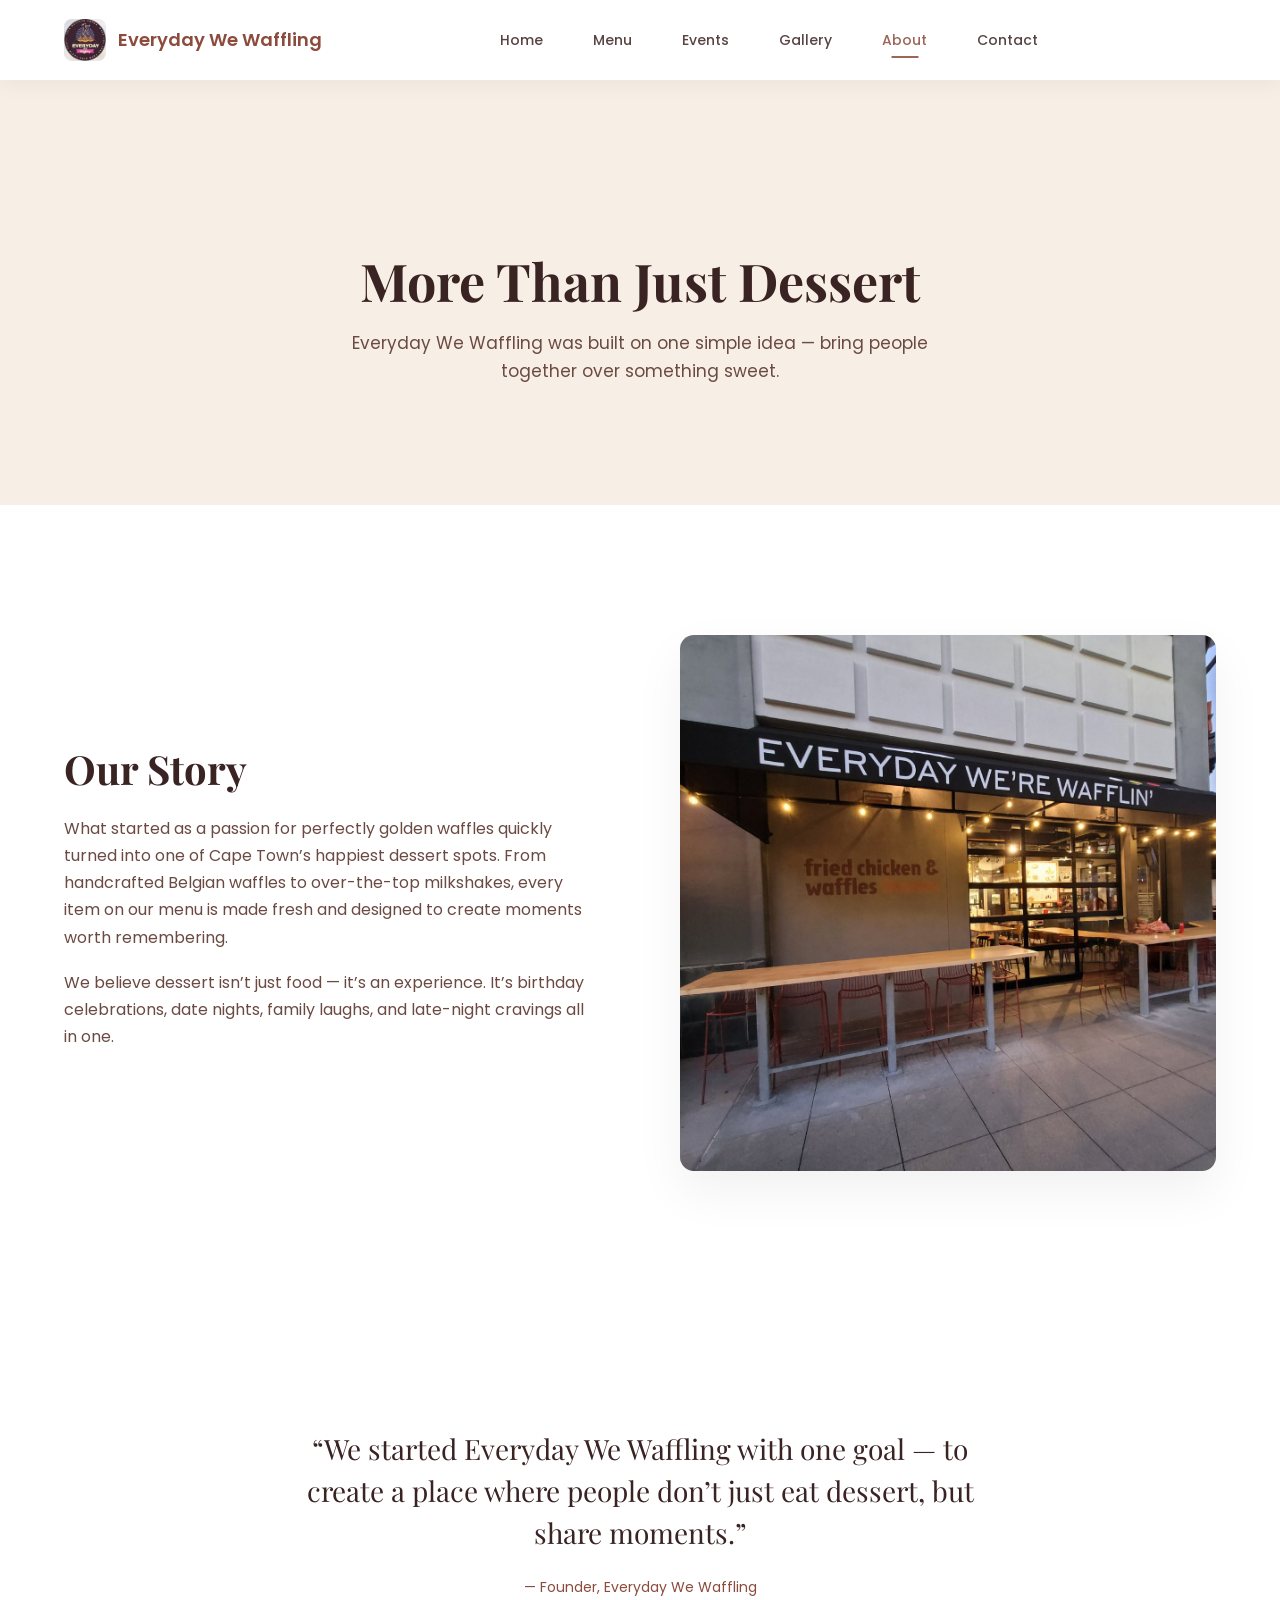
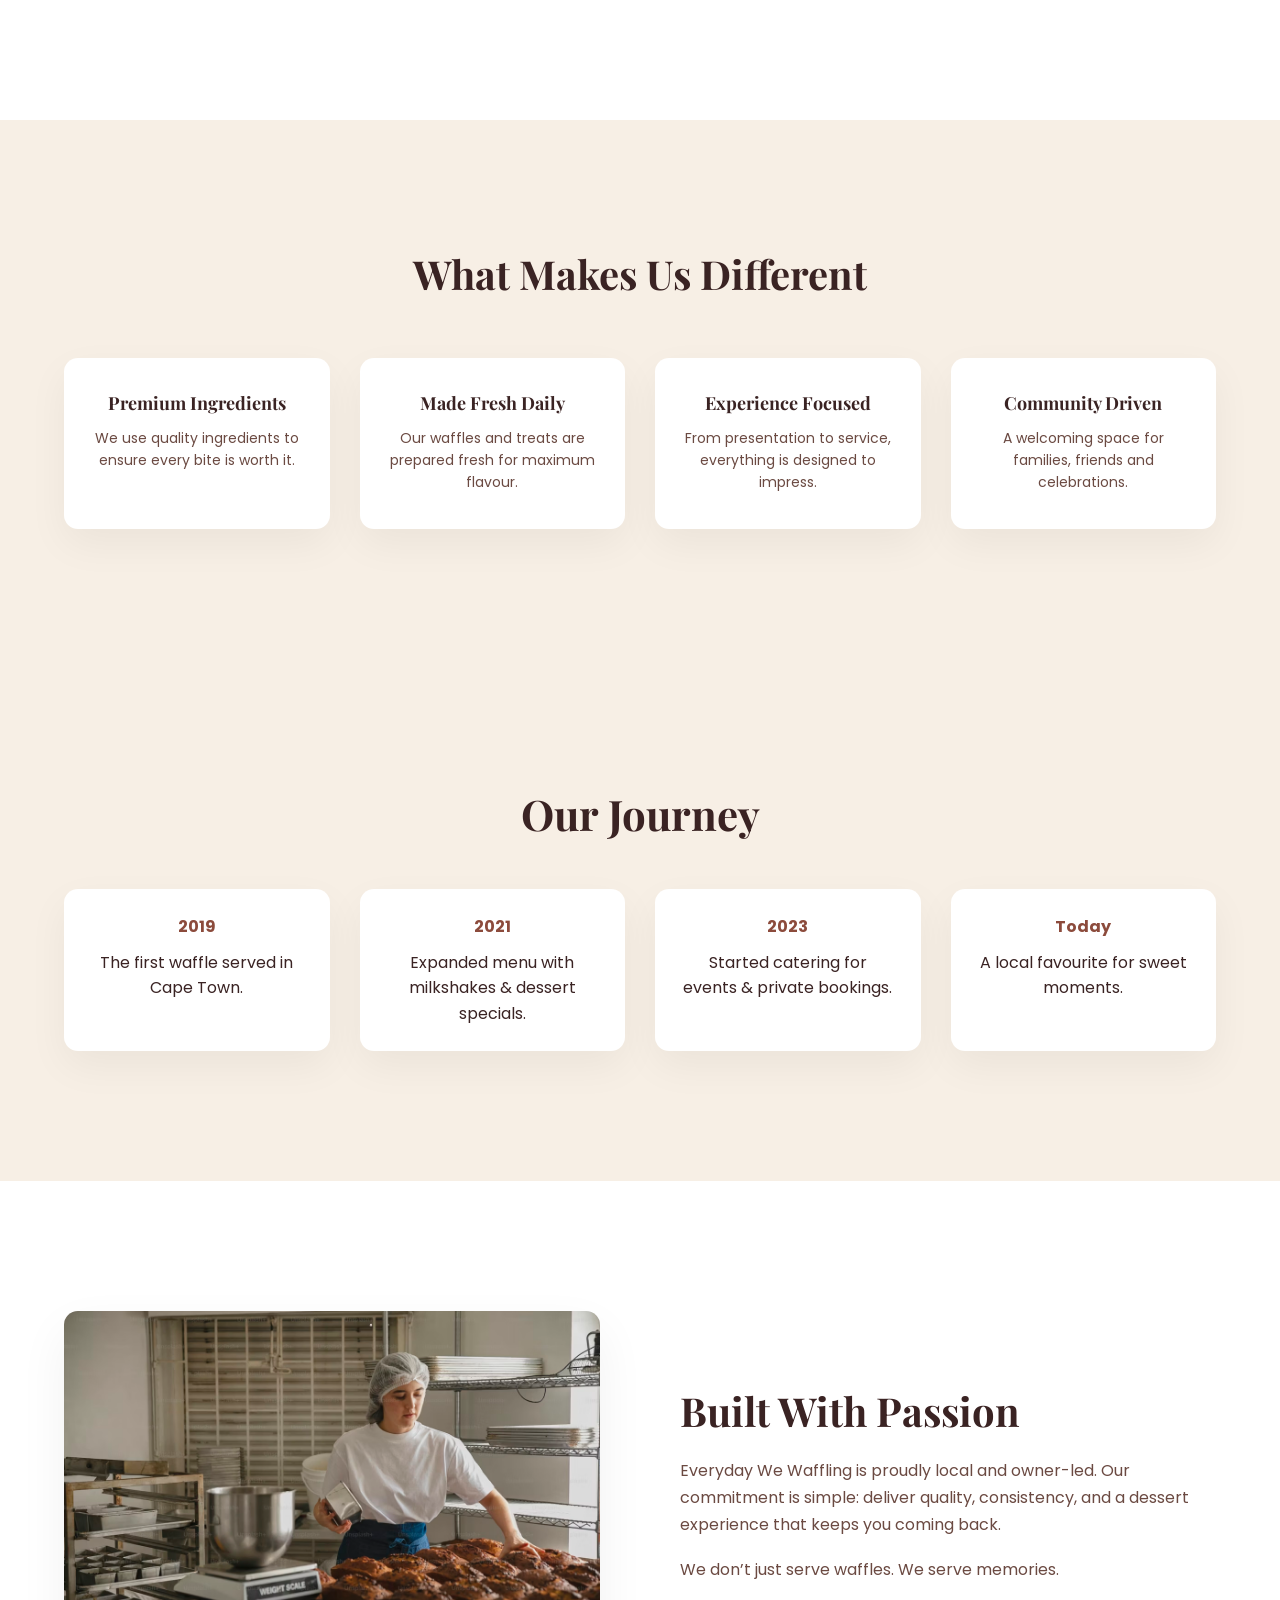
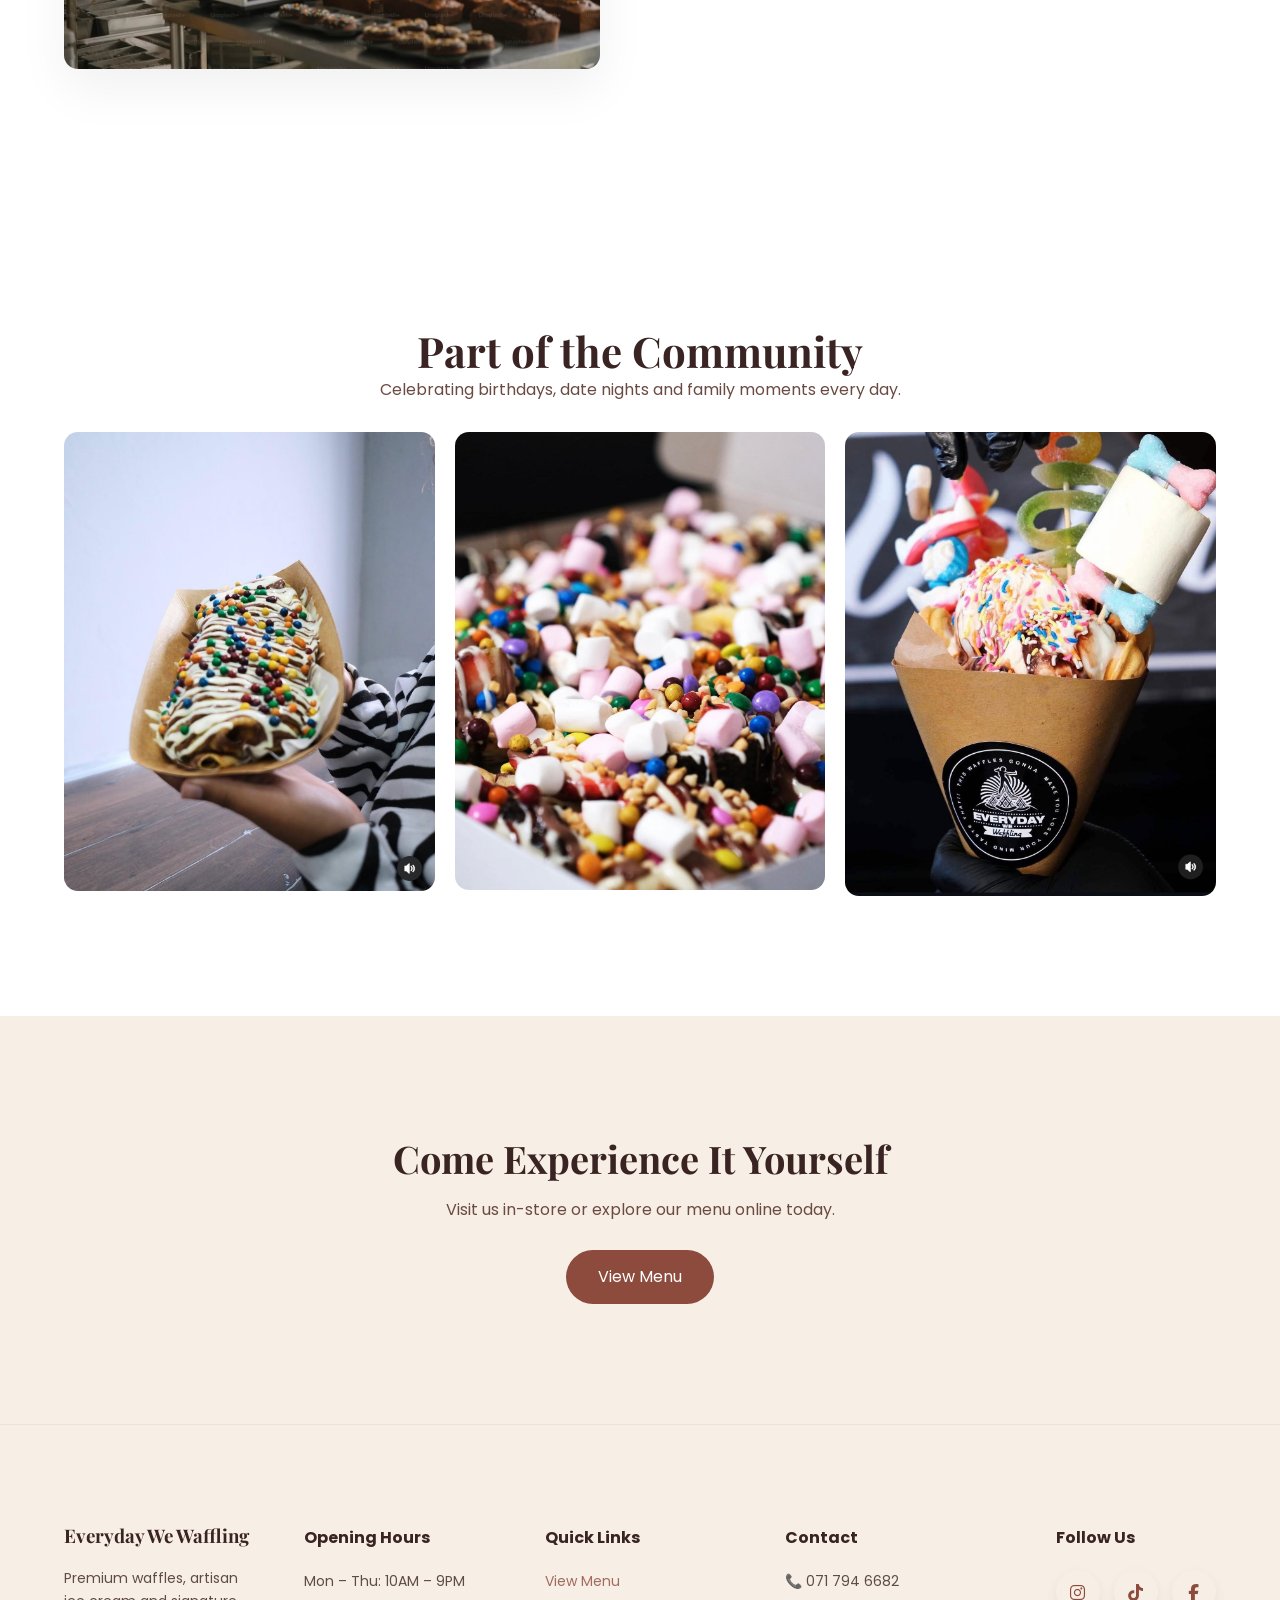
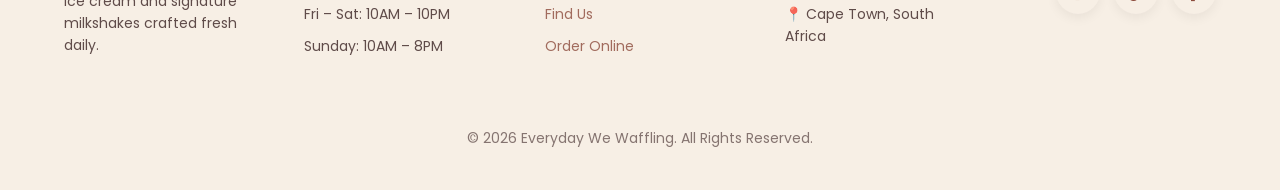
==== commit 42d8bbe0: "added fontawesome" ====
--- a/about.html
+++ b/about.html
@@ -9,6 +9,7 @@
 <link rel="stylesheet" href="css/about.css">
 
 <link href="https://fonts.googleapis.com/css2?family=Playfair+Display:wght@600;700&family=Poppins:wght@300;400;500;600&display=swap" rel="stylesheet">
+<link rel="stylesheet" href="https://cdnjs.cloudflare.com/ajax/libs/font-awesome/6.5.0/css/all.min.css">
 </head>
 
 <body>
--- a/css/styles.css
+++ b/css/styles.css
@@ -30,8 +30,6 @@
   background:var(--cream);
   line-height:1.6;
   overflow-x:hidden;
-
-  /* Prevent content hiding under fixed header */
   padding-top:90px;
 }
 
@@ -118,24 +116,20 @@
   transition:.3s ease;
 }
 
-/* Header shrink on scroll */
-
 .site-header.scrolled{
   box-shadow:0 8px 25px rgba(0,0,0,0.08);
 }
 
 .navbar{
-  display:grid;
-  grid-template-columns:auto 1fr auto;
+  display:flex;
+  justify-content:space-between;
   align-items:center;
   height:80px;
-  padding:20px 0;
   transition:.3s ease;
 }
 
 .site-header.scrolled .navbar{
   height:65px;
-  padding:10px 0;
 }
 
 /* =========================
@@ -164,11 +158,10 @@
 }
 
 /* =========================
-   NAV LINKS
+   NAV LINKS (DESKTOP)
 ========================= */
 
 .nav-links{
-  justify-self:end;
   display:flex;
   gap:50px;
   list-style:none;
@@ -181,11 +174,9 @@
   font-size:14px;
   font-weight:500;
   position:relative;
-  transition:all .3s ease;
+  transition:.3s ease;
   opacity:.85;
 }
-
-/* Underline */
 
 .nav-links a::after{
   content:"";
@@ -196,13 +187,7 @@
   width:0;
   height:2px;
   background:var(--accent);
-  border-radius:10px;
-  transition:.35s ease;
-}
-
-.nav-links a:hover{
-  opacity:1;
-  transform:translateY(-2px);
+  transition:.3s ease;
 }
 
 .nav-links a:hover::after{
@@ -211,7 +196,6 @@
 
 .nav-links a.active{
   color:var(--accent);
-  opacity:1;
 }
 
 .nav-links a.active::after{
@@ -242,6 +226,33 @@
 }
 
 /* =========================
+   MOBILE ELEMENTS (HIDDEN DESKTOP)
+========================= */
+
+.menu-overlay{
+  display:none;
+}
+
+.menu-close{
+  display:none;
+}
+
+/* =========================
+   SCROLL REVEAL
+========================= */
+
+.reveal{
+  opacity:0;
+  transform:translateY(40px);
+  transition:.8s ease;
+}
+
+.reveal.active{
+  opacity:1;
+  transform:translateY(0);
+}
+
+/* =========================
    FOOTER
 ========================= */
 
@@ -252,10 +263,19 @@
   border-top:1px solid rgba(0,0,0,0.05);
 }
 
+/* LOCKED GRID — prevents Follow Us from dropping */
+
 .footer-grid{
   display:grid;
-  grid-template-columns:repeat(auto-fit,minmax(220px,1fr));
+  grid-template-columns: repeat(5, 1fr);
   gap:50px;
+  align-items:start;
+}
+
+/* Follow Us stays right aligned on desktop */
+
+.footer-social{
+  justify-self:end;
 }
 
 .site-footer h3,
@@ -292,22 +312,37 @@
 }
 
 /* =========================
-   SCROLL REVEAL
-========================= */
-
-.reveal{
-  opacity:0;
-  transform:translateY(40px);
-  transition:.8s ease;
-}
-
-.reveal.active{
-  opacity:1;
-  transform:translateY(0);
-}
-
-/* =========================
    RESPONSIVE
+========================= */
+
+@media(max-width:1000px){
+
+  .footer-grid{
+    grid-template-columns: repeat(2, 1fr);
+    gap:40px;
+  }
+
+  .footer-social{
+    justify-self:start;
+  }
+
+}
+
+@media(max-width:600px){
+
+  .footer-grid{
+    grid-template-columns: 1fr;
+    text-align:center;
+  }
+
+  .footer-social{
+    justify-self:center;
+  }
+
+}
+
+/* =========================
+   MOBILE NAV
 ========================= */
 
 @media(max-width:900px){
@@ -316,33 +351,69 @@
     padding:90px 0;
   }
 
-  .navbar{
-    grid-template-columns:auto auto;
+  .hamburger{
+    display:flex;
+  }
+
+  .logo span{
+    display:none;
+  }
+
+  .menu-overlay{
+    display:block;
+    position:fixed;
+    inset:0;
+    background:rgba(0,0,0,0.25);
+    backdrop-filter:blur(3px);
+    opacity:0;
+    pointer-events:none;
+    transition:.3s ease;
+    z-index:998;
+  }
+
+  .menu-overlay.active{
+    opacity:1;
+    pointer-events:auto;
   }
 
   .nav-links{
-    position:absolute;
-    top:80px;
+    position:fixed;
+    top:0;
     right:0;
-    width:260px;
-    background:#ffffff;
+    width:80%;
+    max-width:320px;
+    height:100vh;
+    background:#fff;
     flex-direction:column;
-    padding:30px;
-    gap:25px;
-    box-shadow:0 20px 40px rgba(0,0,0,0.1);
+    padding:80px 30px 40px;
+    gap:28px;
+    box-shadow:-10px 0 40px rgba(0,0,0,0.1);
     transform:translateX(100%);
-    opacity:0;
-    transition:.3s ease;
+    pointer-events:none;
+    transition:.35s ease;
+    z-index:999;
   }
 
   .nav-links.active{
     transform:translateX(0);
-    opacity:1;
-  }
-
-  .hamburger{
-    display:flex;
-    justify-self:end;
+    pointer-events:auto;
+  }
+
+  .menu-close{
+    display:block;
+    position:absolute;
+    top:25px;
+    right:25px;
+    font-size:24px;
+    cursor:pointer;
+    color:var(--brown);
+  }
+
+  .nav-links a{
+    font-size:18px;
+    padding:12px 0;
+    display:block;
+    border-bottom:1px solid rgba(0,0,0,0.05);
   }
 
 }
@@ -362,8 +433,84 @@
     height:34px;
   }
 
-  .logo span{
-    font-size:16px;
+}
+
+/* ==========================
+   FOOTER SOCIAL ICONS
+========================== */
+
+.footer-social .social-icons {
+  display: flex;
+  gap: 14px;
+  margin-top: 12px;
+  flex-wrap: wrap;
+}
+
+/* Icon Base */
+.footer-social .social-icons a {
+  width: 44px;
+  height: 44px;
+  background: var(--cream);
+  border-radius: 50%;
+
+  display: flex;
+  align-items: center;
+  justify-content: center;
+
+  color: var(--accent);
+  font-size: 17px;
+  text-decoration: none;
+
+  transition: 
+    background 0.3s ease,
+    color 0.3s ease,
+    transform 0.3s ease,
+    box-shadow 0.3s ease;
+
+  box-shadow: 0 4px 12px rgba(0,0,0,0.06);
+}
+
+/* Hover */
+.footer-social .social-icons a:hover {
+  background: var(--accent);
+  color: #fff;
+  transform: translateY(-4px);
+  box-shadow: 0 8px 20px rgba(140,75,60,0.35);
+}
+
+/* Active (tap feedback) */
+.footer-social .social-icons a:active {
+  transform: scale(0.95);
+}
+
+/* ==========================
+   RESPONSIVE
+========================== */
+
+@media (max-width: 768px) {
+
+  .footer-social .social-icons {
+    justify-content: center;
+  }
+
+  .footer-social .social-icons a {
+    width: 40px;
+    height: 40px;
+    font-size: 15px;
+  }
+
+}
+
+@media (max-width: 480px) {
+
+  .footer-social .social-icons {
+    gap: 10px;
+  }
+
+  .footer-social .social-icons a {
+    width: 36px;
+    height: 36px;
+    font-size: 14px;
   }
 
 }
